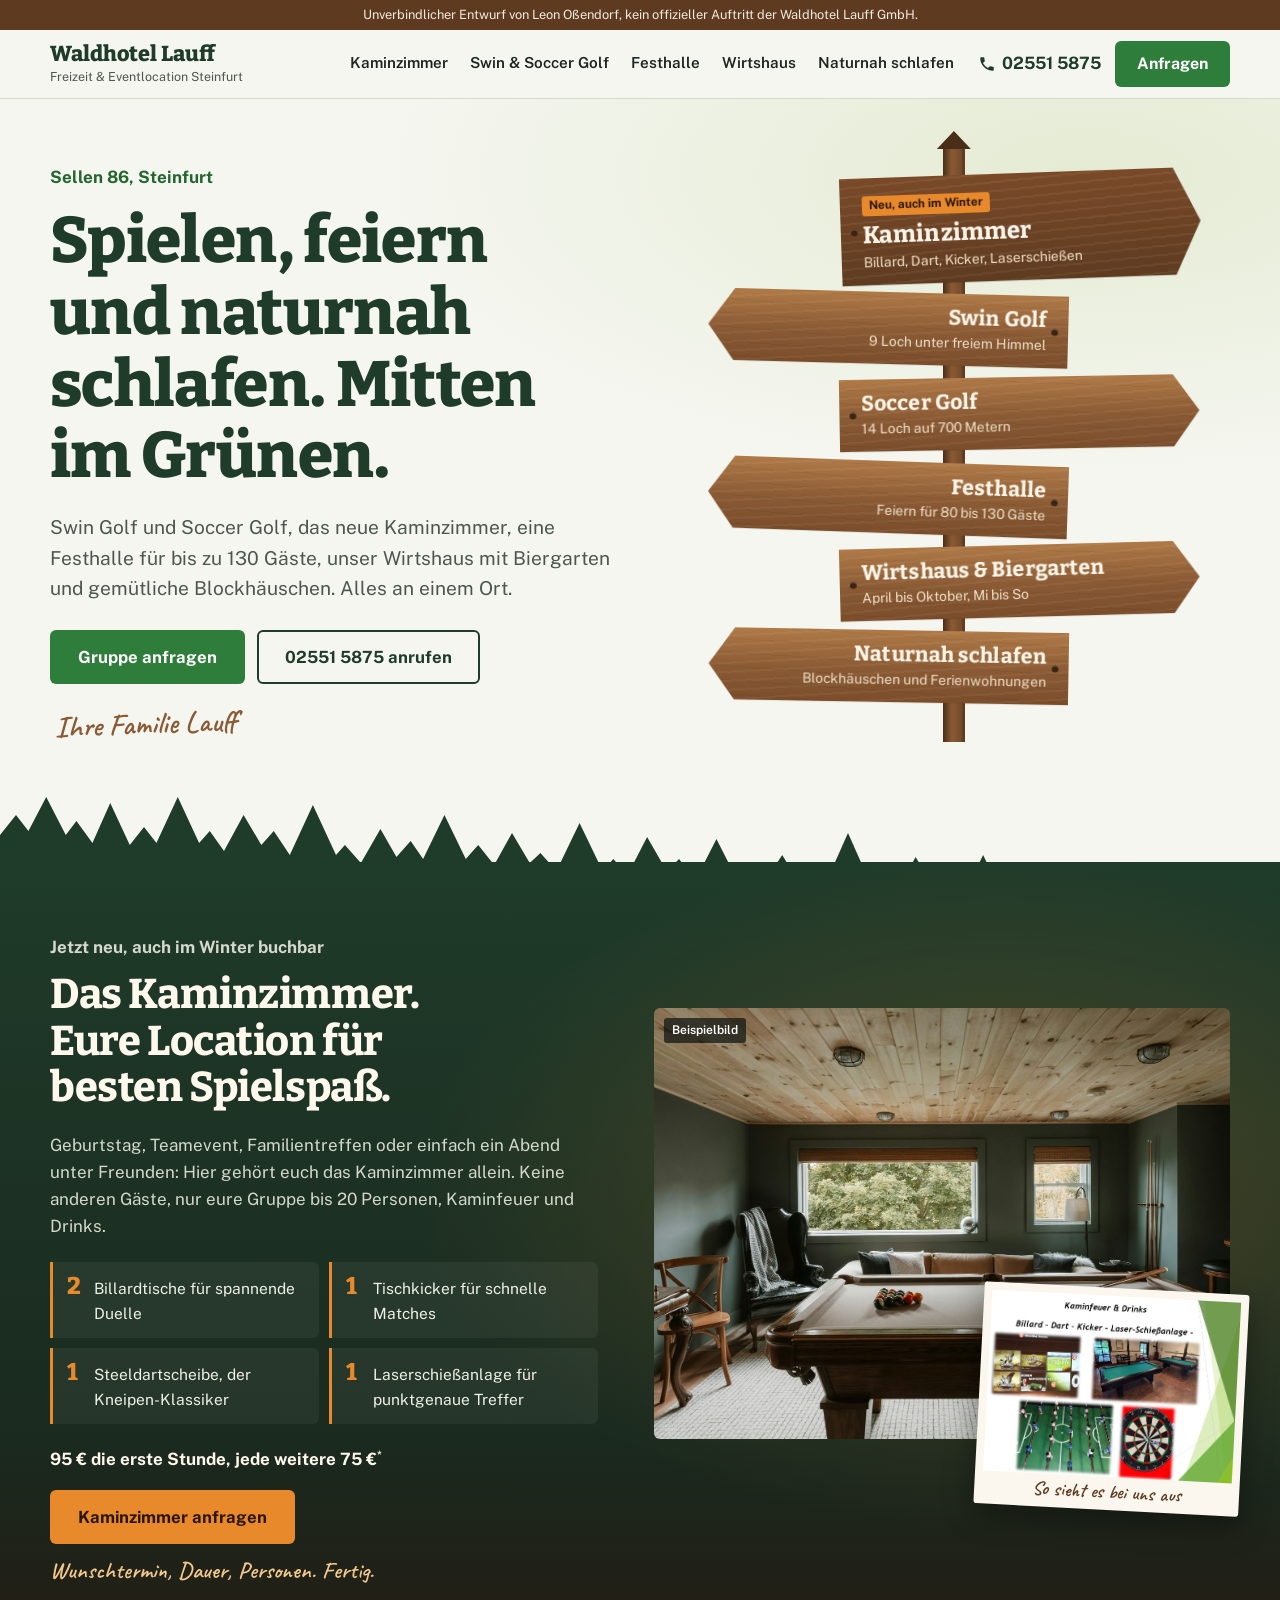
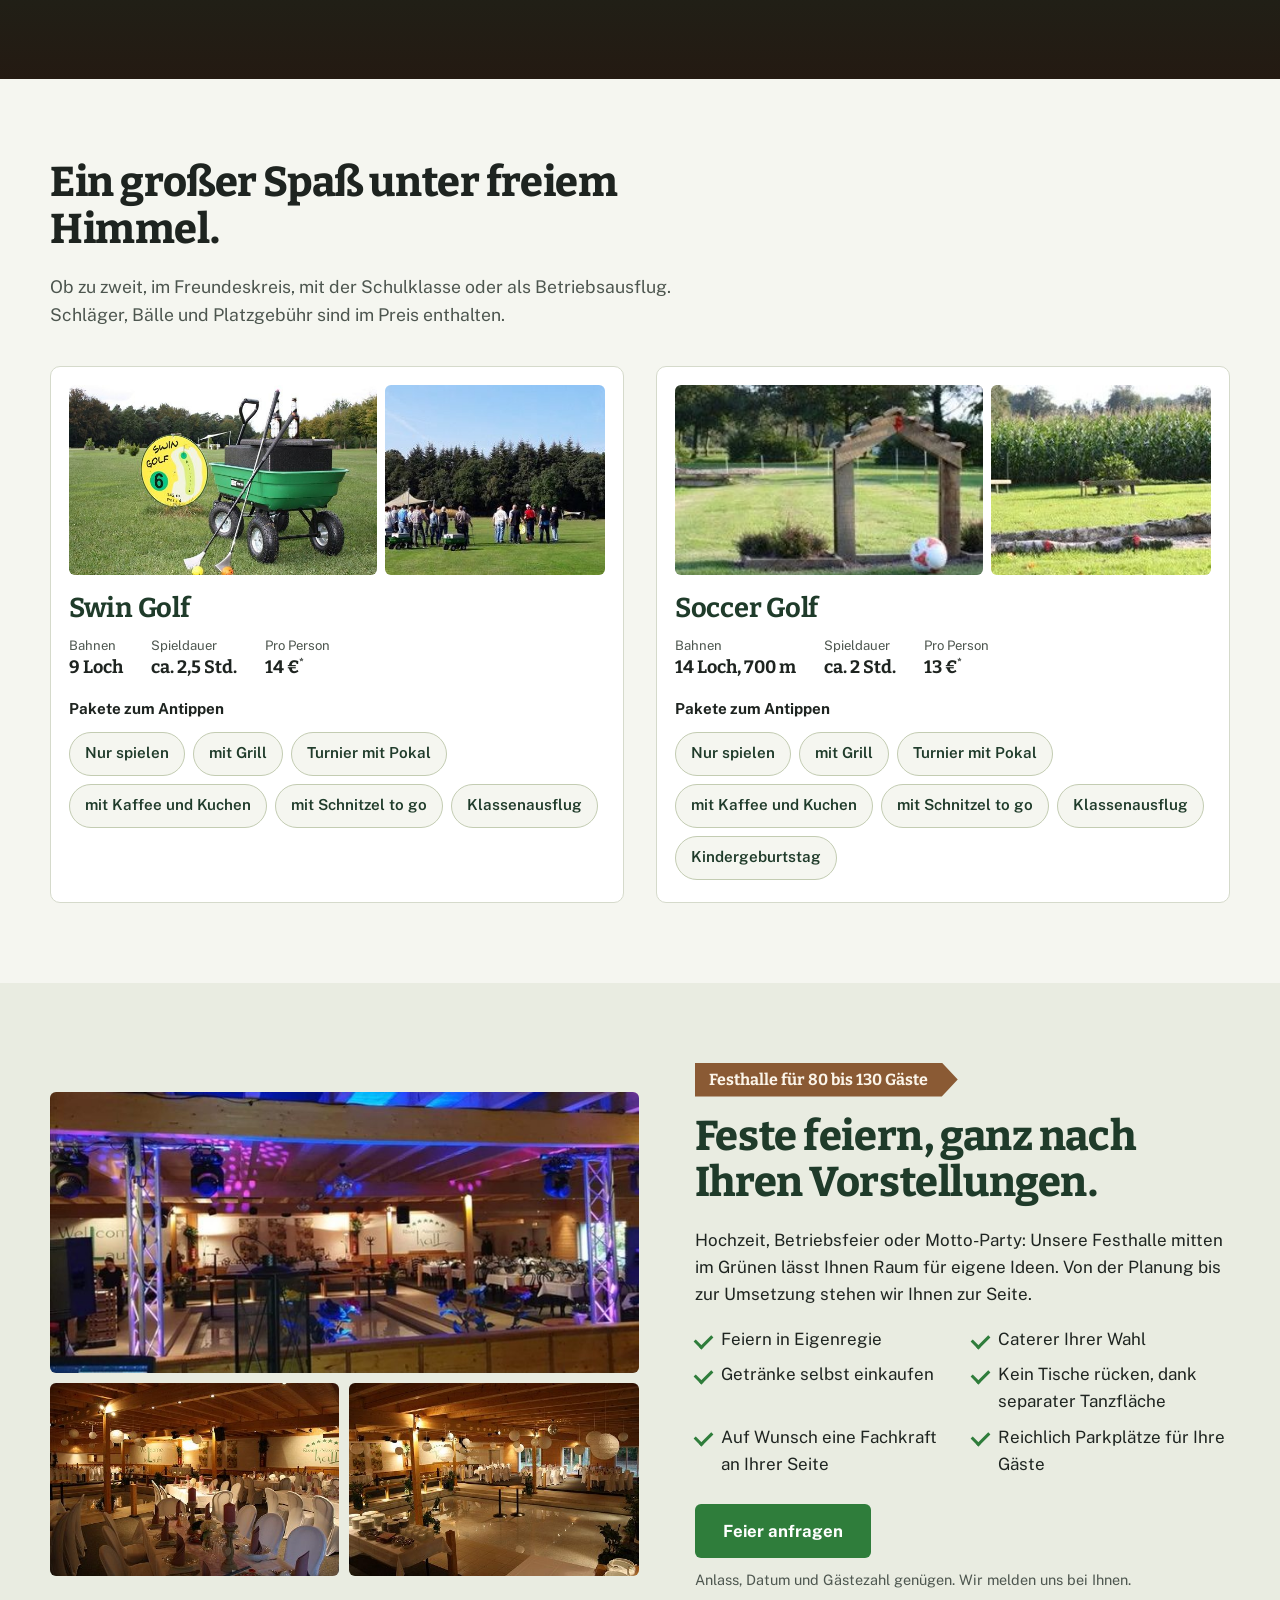
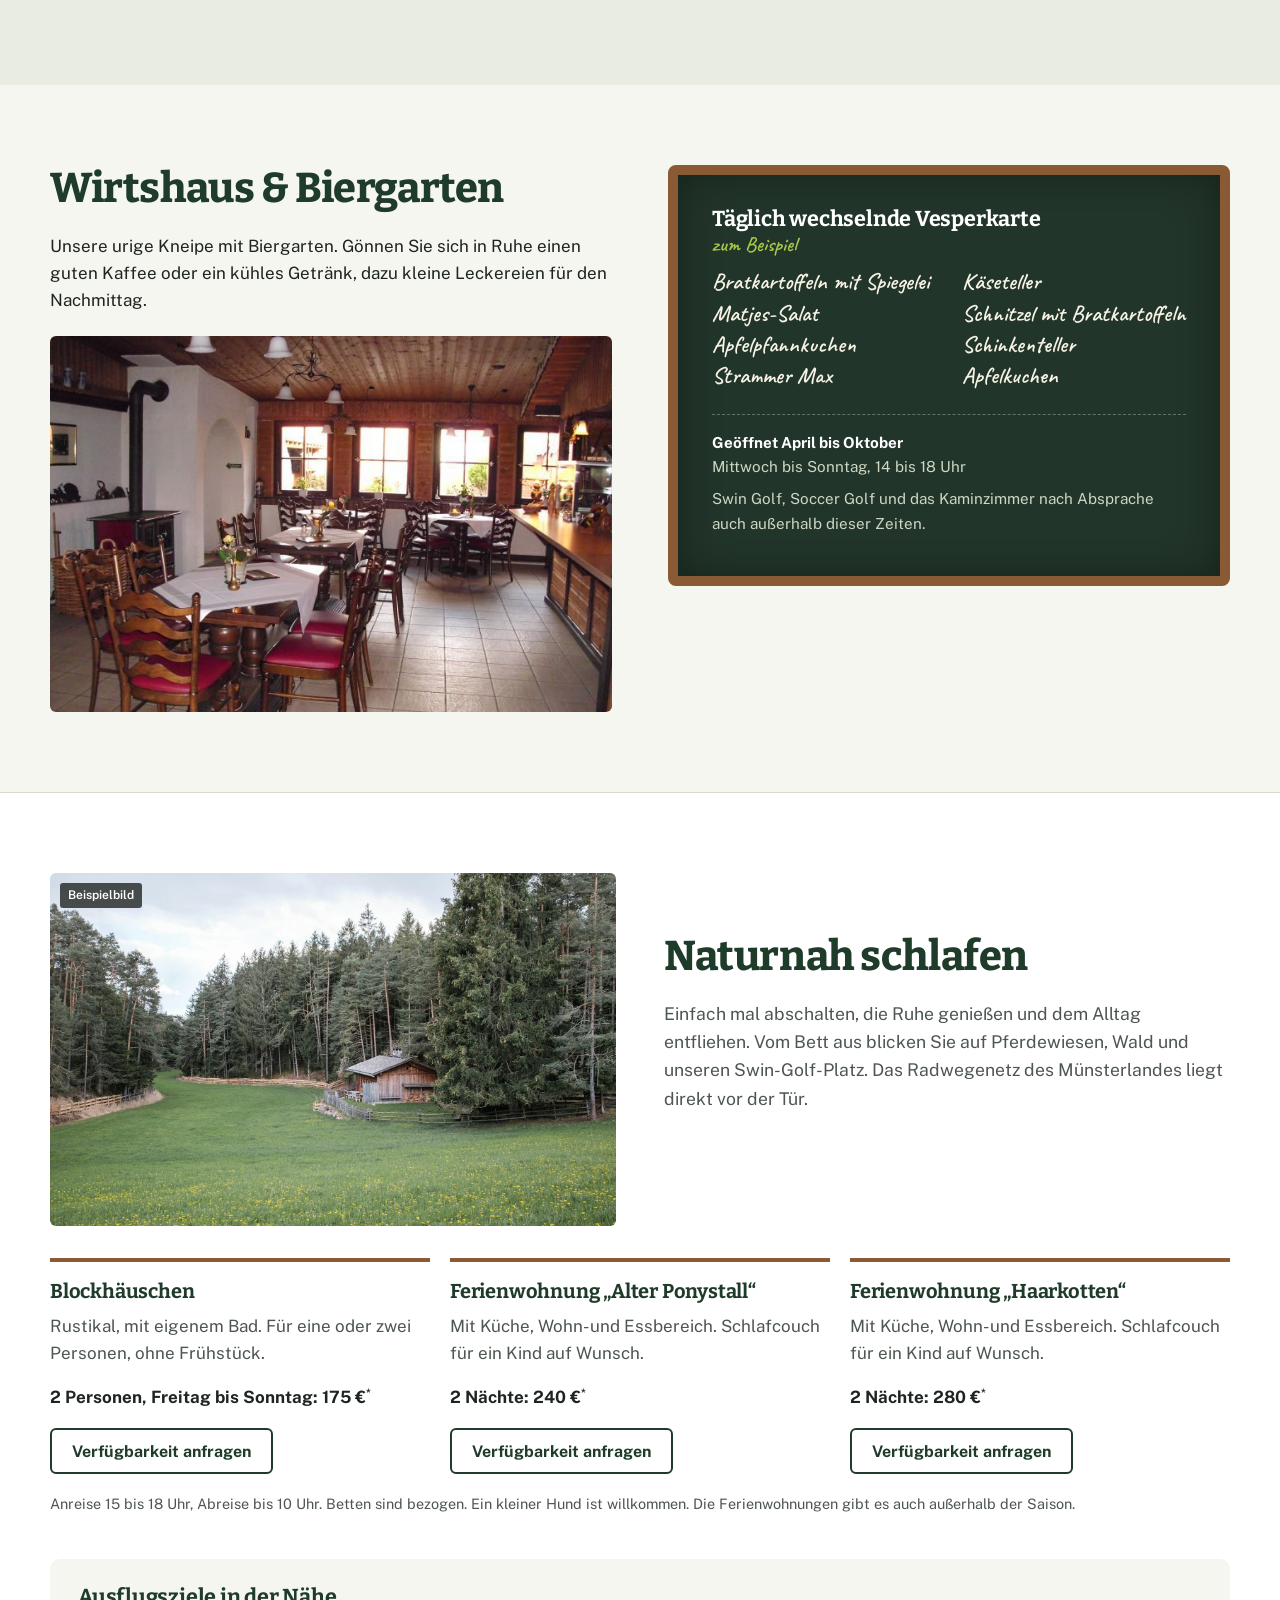
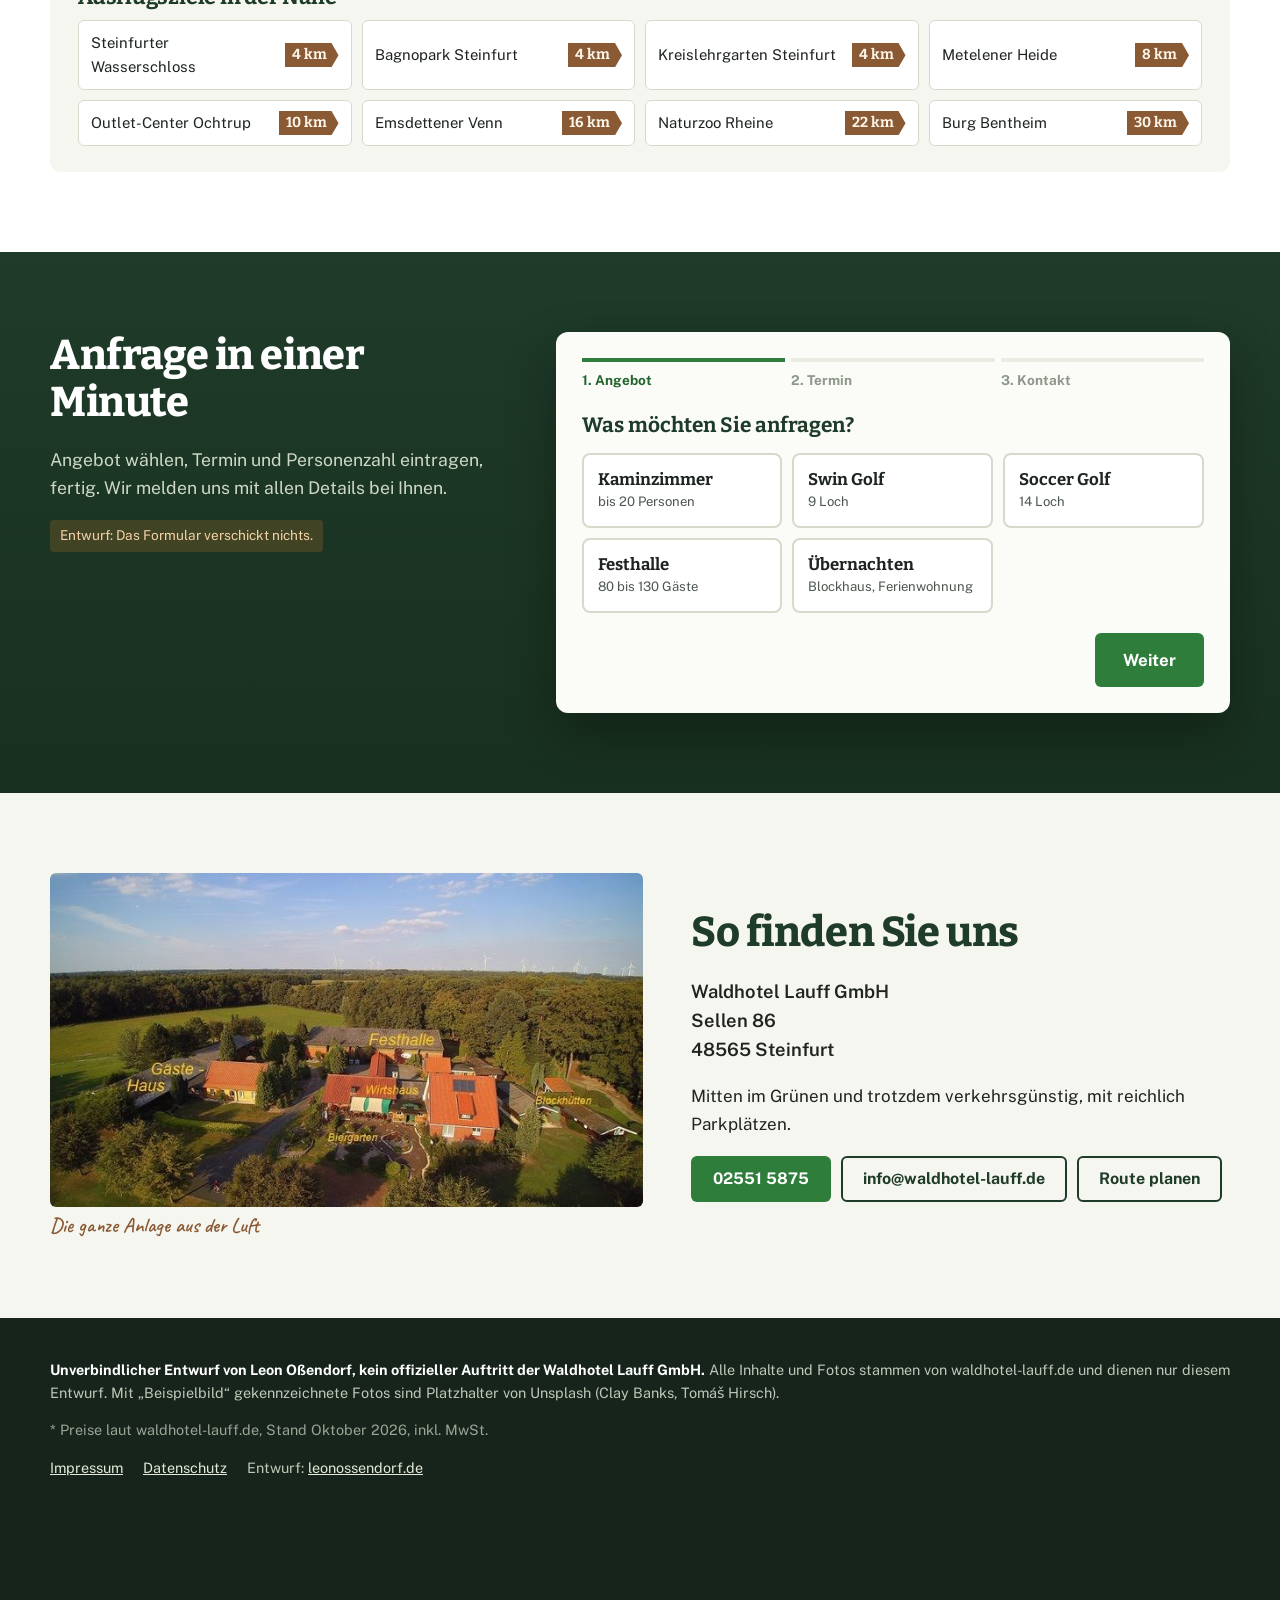
==== index.html @ 0198b542 "Entwurf Waldhotel Lauff: Wegweiser, Kaminzimmer, Golf, Festhalle, Wirtshaus, Unterkünfte, Anfrage in" ====
<!doctype html>
<html lang="de-DE">
<head>
<meta charset="utf-8">
<meta name="viewport" content="width=device-width, initial-scale=1">
<meta name="robots" content="noindex,nofollow">
<title>Waldhotel Lauff – Freizeit &amp; Eventlocation Steinfurt (Entwurf)</title>
<meta name="description" content="Unverbindlicher Entwurf: Kaminzimmer, Swin Golf, Soccer Golf, Festhalle, Wirtshaus und naturnah schlafen bei Familie Lauff in Steinfurt.">
<meta name="theme-color" content="#1F3B2A">
<link rel="preload" href="fonts/bitter-var.woff2" as="font" type="font/woff2" crossorigin>
<link rel="stylesheet" href="css/style.css">
<link rel="icon" href="data:image/svg+xml,%3Csvg xmlns='http://www.w3.org/2000/svg' viewBox='0 0 32 32'%3E%3Cpath d='M16 2 L27 18 H21 L28 28 H4 L11 18 H5 Z' fill='%232F7D3B'/%3E%3C/svg%3E">
</head>
<body>
<a class="skip" href="#inhalt">Zum Inhalt</a>

<div class="draftbar" role="note">Unverbindlicher Entwurf von Leon Oßendorf, kein offizieller Auftritt der Waldhotel Lauff GmbH.</div>

<header class="top">
  <div class="wrap top-in">
    <a class="brand" href="#start" aria-label="Waldhotel Lauff, zum Seitenanfang">
      <span class="brand-name">Waldhotel Lauff</span>
      <span class="brand-sub">Freizeit &amp; Eventlocation Steinfurt</span>
    </a>
    <nav class="nav" aria-label="Hauptnavigation">
      <a href="#kaminzimmer">Kaminzimmer</a>
      <a href="#golf">Swin &amp; Soccer Golf</a>
      <a href="#festhalle">Festhalle</a>
      <a href="#wirtshaus">Wirtshaus</a>
      <a href="#schlafen">Naturnah schlafen</a>
    </nav>
    <div class="top-act">
      <a class="tel" href="tel:+4925515875"><svg aria-hidden="true" viewBox="0 0 24 24"><path d="M6.6 10.8a15.1 15.1 0 0 0 6.6 6.6l2.2-2.2a1 1 0 0 1 1-.25 11.4 11.4 0 0 0 3.6.57 1 1 0 0 1 1 1V20a1 1 0 0 1-1 1A17 17 0 0 1 3 4a1 1 0 0 1 1-1h3.5a1 1 0 0 1 1 1c0 1.25.2 2.45.57 3.57a1 1 0 0 1-.25 1z"/></svg>02551 5875</a>
      <a class="btn btn-go" href="#anfrage">Anfragen</a>
    </div>
  </div>
</header>

<main id="inhalt">

<!-- HERO MIT WEGWEISER -->
<section class="hero" id="start">
  <div class="wrap hero-in">
    <div class="hero-text">
      <p class="place">Sellen 86, Steinfurt</p>
      <h1>Spielen, feiern und naturnah schlafen. Mitten im Grünen.</h1>
      <p class="lead">Swin Golf und Soccer Golf, das neue Kaminzimmer, eine Festhalle für bis zu 130 Gäste, unser Wirtshaus mit Biergarten und gemütliche Blockhäuschen. Alles an einem Ort.</p>
      <div class="hero-cta">
        <a class="btn btn-go btn-lg" href="#anfrage">Gruppe anfragen</a>
        <a class="btn btn-line btn-lg" href="tel:+4925515875">02551 5875 anrufen</a>
      </div>
      <p class="hand">Ihre Familie Lauff</p>
    </div>

    <nav class="post" aria-label="Unsere Angebote">
      <span class="pole" aria-hidden="true"></span>
      <a class="board r b1" href="#kaminzimmer"><span class="tag">Neu, auch im Winter</span><b>Kaminzimmer</b><small>Billard, Dart, Kicker, Laserschießen</small></a>
      <a class="board l b2" href="#golf"><b>Swin Golf</b><small>9 Loch unter freiem Himmel</small></a>
      <a class="board r b3" href="#golf"><b>Soccer Golf</b><small>14 Loch auf 700 Metern</small></a>
      <a class="board l b4" href="#festhalle"><b>Festhalle</b><small>Feiern für 80 bis 130 Gäste</small></a>
      <a class="board r b5" href="#wirtshaus"><b>Wirtshaus &amp; Biergarten</b><small>April bis Oktober, Mi bis So</small></a>
      <a class="board l b6" href="#schlafen"><b>Naturnah schlafen</b><small>Blockhäuschen und Ferienwohnungen</small></a>
    </nav>
  </div>
  <svg class="treeline" viewBox="0 0 1440 90" preserveAspectRatio="none" aria-hidden="true"><path d="M0 90V62l18-20 14 16 20-34 22 38 12-14 18 22 20-40 22 42 16-18 14 16 24-46 24 46 12-12 16 20 22-36 20 30 14-14 18 24 26-50 26 50 10-10 18 18 22-34 18 28 16-16 14 18 24-44 24 44 14-14 18 20 20-32 20 30 12-10 18 18 26-48 26 48 12-12 16 16 22-38 22 34 14-12 18 22 24-42 24 42 12-14 16 18 22-30 18 26 16-14 14 18 26-52 26 52 12-10 18 16 20-34 22 32 12-12 18 22 24-44 24 44 14-12 16 16 22-36 20 32 12-12 18 22 26-46 26 46 14-14 16 18 22-30 20 26 12-10 18 20 24-42 24 42 12-12 16 16 20-32 22 30 14-14 18 22 26-48 26 48 12-12 16 16 22-34 20 30 12-12 18 22 24-40 V90Z"/></svg>
</section>

<!-- KAMINZIMMER -->
<section class="kamin" id="kaminzimmer">
  <div class="wrap kamin-in">
    <div class="kamin-text">
      <p class="new">Jetzt neu, auch im Winter buchbar</p>
      <h2>Das Kaminzimmer. Eure Location für besten Spielspaß.</h2>
      <p>Geburtstag, Teamevent, Familientreffen oder einfach ein Abend unter Freunden: Hier gehört euch das Kaminzimmer allein. Keine anderen Gäste, nur eure Gruppe bis 20 Personen, Kaminfeuer und Drinks.</p>
      <ul class="kit">
        <li><b>2</b> Billardtische für spannende Duelle</li>
        <li><b>1</b> Tischkicker für schnelle Matches</li>
        <li><b>1</b> Steeldartscheibe, der Kneipen-Klassiker</li>
        <li><b>1</b> Laserschießanlage für punktgenaue Treffer</li>
      </ul>
      <p class="price">95 € die erste Stunde, jede weitere 75 €<sup>*</sup></p>
      <div class="kamin-cta">
        <a class="btn btn-ember btn-lg" href="#anfrage" data-angebot="kaminzimmer">Kaminzimmer anfragen</a>
        <span>Wunschtermin, Dauer, Personen. Fertig.</span>
      </div>
    </div>
    <div class="kamin-pics">
      <figure class="kp-main">
        <img src="img/beispiel-kaminzimmer.jpg" width="1600" height="1067" alt="Gemütlicher Spielraum mit Billardtisch und Holzdecke (Beispielbild)" loading="lazy">
        <figcaption class="demo-label">Beispielbild</figcaption>
      </figure>
      <figure class="kp-real">
        <img src="img/kaminzimmer-collage.jpg" width="521" height="378" alt="Billardtische, Kicker und Dartscheibe im Kaminzimmer des Waldhotels Lauff" loading="lazy">
        <figcaption>So sieht es bei uns aus</figcaption>
      </figure>
    </div>
  </div>
</section>

<!-- SWIN GOLF UND SOCCER GOLF -->
<section class="golf" id="golf">
  <div class="wrap">
    <div class="sec-head">
      <h2>Ein großer Spaß unter freiem Himmel.</h2>
      <p>Ob zu zweit, im Freundeskreis, mit der Schulklasse oder als Betriebsausflug. Schläger, Bälle und Platzgebühr sind im Preis enthalten.</p>
    </div>
    <div class="games">
      <article class="game">
        <div class="game-pics">
          <img src="img/swingolf.jpg" width="600" height="399" alt="Swin-Golf-Bahn mit Schlägern und Bollerwagen" loading="lazy">
          <img src="img/swingolf-gruppe.jpg" width="500" height="244" alt="Gruppe beim Swin Golf unter Bäumen" loading="lazy">
        </div>
        <h3>Swin Golf</h3>
        <dl class="facts">
          <div><dt>Bahnen</dt><dd>9 Loch</dd></div>
          <div><dt>Spieldauer</dt><dd>ca. 2,5 Std.</dd></div>
          <div><dt>Pro Person</dt><dd>14 €<sup>*</sup></dd></div>
        </dl>
        <p class="pk-title">Pakete zum Antippen</p>
        <div class="chips">
          <button type="button" data-angebot="swingolf" data-paket="Nur spielen">Nur spielen</button>
          <button type="button" data-angebot="swingolf" data-paket="Swin Golf mit Grill">mit Grill</button>
          <button type="button" data-angebot="swingolf" data-paket="Swin Golf Turnier">Turnier mit Pokal</button>
          <button type="button" data-angebot="swingolf" data-paket="Swin Golf mit Kaffee und Kuchen">mit Kaffee und Kuchen</button>
          <button type="button" data-angebot="swingolf" data-paket="Swin Golf mit Schnitzel to go">mit Schnitzel to go</button>
          <button type="button" data-angebot="swingolf" data-paket="Klassenausflug mit Swin Golf">Klassenausflug</button>
        </div>
      </article>
      <article class="game">
        <div class="game-pics">
          <img src="img/soccergolf-tor.jpg" width="250" height="167" alt="Holztor auf der Soccer-Golf-Bahn mit Fußball" loading="lazy">
          <img src="img/soccergolf-bahn.jpg" width="300" height="200" alt="Soccer-Golf-Bahn mit Baumstamm als Hindernis" loading="lazy">
        </div>
        <h3>Soccer Golf</h3>
        <dl class="facts">
          <div><dt>Bahnen</dt><dd>14 Loch, 700 m</dd></div>
          <div><dt>Spieldauer</dt><dd>ca. 2 Std.</dd></div>
          <div><dt>Pro Person</dt><dd>13 €<sup>*</sup></dd></div>
        </dl>
        <p class="pk-title">Pakete zum Antippen</p>
        <div class="chips">
          <button type="button" data-angebot="soccergolf" data-paket="Nur spielen">Nur spielen</button>
          <button type="button" data-angebot="soccergolf" data-paket="Soccer Golf mit Grill">mit Grill</button>
          <button type="button" data-angebot="soccergolf" data-paket="Soccer Golf Turnier">Turnier mit Pokal</button>
          <button type="button" data-angebot="soccergolf" data-paket="Soccer Golf mit Kaffee und Kuchen">mit Kaffee und Kuchen</button>
          <button type="button" data-angebot="soccergolf" data-paket="Soccer Golf mit Schnitzel to go">mit Schnitzel to go</button>
          <button type="button" data-angebot="soccergolf" data-paket="Klassenausflug mit Soccer Golf">Klassenausflug</button>
          <button type="button" data-angebot="soccergolf" data-paket="Soccer Golf Kindergeburtstagsturnier">Kindergeburtstag</button>
        </div>
      </article>
    </div>
  </div>
</section>

<!-- FESTHALLE -->
<section class="fest" id="festhalle">
  <div class="wrap fest-in">
    <div class="fest-pics">
      <img class="f1" src="img/festhalle-tafel.jpg" width="500" height="333" alt="Festlich eingedeckte Tafeln in der Festhalle" loading="lazy">
      <img class="f2" src="img/festhalle-licht.jpg" width="677" height="322" alt="Festhalle mit Partybeleuchtung" loading="lazy">
      <img class="f3" src="img/festhalle-tanz.jpg" width="500" height="333" alt="Festhalle mit separater Tanzfläche" loading="lazy">
    </div>
    <div class="fest-text">
      <p class="sign-sm">Festhalle für 80 bis 130 Gäste</p>
      <h2>Feste feiern, ganz nach Ihren Vorstellungen.</h2>
      <p>Hochzeit, Betriebsfeier oder Motto-Party: Unsere Festhalle mitten im Grünen lässt Ihnen Raum für eigene Ideen. Von der Planung bis zur Umsetzung stehen wir Ihnen zur Seite.</p>
      <ul class="ticks">
        <li>Feiern in Eigenregie</li>
        <li>Caterer Ihrer Wahl</li>
        <li>Getränke selbst einkaufen</li>
        <li>Kein Tische rücken, dank separater Tanzfläche</li>
        <li>Auf Wunsch eine Fachkraft an Ihrer Seite</li>
        <li>Reichlich Parkplätze für Ihre Gäste</li>
      </ul>
      <a class="btn btn-go btn-lg" href="#anfrage" data-angebot="festhalle">Feier anfragen</a>
      <p class="small">Anlass, Datum und Gästezahl genügen. Wir melden uns bei Ihnen.</p>
    </div>
  </div>
</section>

<!-- WIRTSHAUS -->
<section class="wirt" id="wirtshaus">
  <div class="wrap wirt-in">
    <div>
      <h2>Wirtshaus &amp; Biergarten</h2>
      <p>Unsere urige Kneipe mit Biergarten. Gönnen Sie sich in Ruhe einen guten Kaffee oder ein kühles Getränk, dazu kleine Leckereien für den Nachmittag.</p>
      <img class="wirt-pic" src="img/wirtshaus.jpg" width="677" height="452" alt="Gaststube des Wirtshauses mit Holzdecke und Kaminofen" loading="lazy">
    </div>
    <div class="board-menu">
      <h3>Täglich wechselnde Vesperkarte</h3>
      <p class="menu-note">zum Beispiel</p>
      <ul class="menu">
        <li>Bratkartoffeln mit Spiegelei</li>
        <li>Matjes-Salat</li>
        <li>Apfelpfannkuchen</li>
        <li>Strammer Max</li>
        <li>Käseteller</li>
        <li>Schnitzel mit Bratkartoffeln</li>
        <li>Schinkenteller</li>
        <li>Apfelkuchen</li>
      </ul>
      <div class="hours">
        <p><b>Geöffnet April bis Oktober</b><br>Mittwoch bis Sonntag, 14 bis 18 Uhr</p>
        <p>Swin Golf, Soccer Golf und das Kaminzimmer nach Absprache auch außerhalb dieser Zeiten.</p>
      </div>
    </div>
  </div>
</section>

<!-- NATURNAH SCHLAFEN -->
<section class="schlafen" id="schlafen">
  <div class="wrap">
    <div class="schlafen-top">
      <figure class="sl-pic">
        <img src="img/beispiel-huette.jpg" width="1600" height="1067" alt="Kleine Holzhütte auf einer Wiese am Waldrand (Beispielbild)" loading="lazy">
        <figcaption class="demo-label">Beispielbild</figcaption>
      </figure>
      <div class="sec-head">
        <h2>Naturnah schlafen</h2>
        <p>Einfach mal abschalten, die Ruhe genießen und dem Alltag entfliehen. Vom Bett aus blicken Sie auf Pferdewiesen, Wald und unseren Swin-Golf-Platz. Das Radwegenetz des Münsterlandes liegt direkt vor der Tür.</p>
      </div>
    </div>
    <div class="stays">
      <article class="stay">
        <h3>Blockhäuschen</h3>
        <p>Rustikal, mit eigenem Bad. Für eine oder zwei Personen, ohne Frühstück.</p>
        <p class="stay-price">2 Personen, Freitag bis Sonntag: 175 €<sup>*</sup></p>
        <button type="button" class="btn btn-line" data-angebot="uebernachten" data-paket="Blockhäuschen">Verfügbarkeit anfragen</button>
      </article>
      <article class="stay">
        <h3>Ferienwohnung „Alter Ponystall“</h3>
        <p>Mit Küche, Wohn- und Essbereich. Schlafcouch für ein Kind auf Wunsch.</p>
        <p class="stay-price">2 Nächte: 240 €<sup>*</sup></p>
        <button type="button" class="btn btn-line" data-angebot="uebernachten" data-paket="Ferienwohnung „Alter Ponystall“">Verfügbarkeit anfragen</button>
      </article>
      <article class="stay">
        <h3>Ferienwohnung „Haarkotten“</h3>
        <p>Mit Küche, Wohn- und Essbereich. Schlafcouch für ein Kind auf Wunsch.</p>
        <p class="stay-price">2 Nächte: 280 €<sup>*</sup></p>
        <button type="button" class="btn btn-line" data-angebot="uebernachten" data-paket="Ferienwohnung „Haarkotten“">Verfügbarkeit anfragen</button>
      </article>
    </div>
    <p class="small stay-note">Anreise 15 bis 18 Uhr, Abreise bis 10 Uhr. Betten sind bezogen. Ein kleiner Hund ist willkommen. Die Ferienwohnungen gibt es auch außerhalb der Saison.</p>

    <div class="trips">
      <h3>Ausflugsziele in der Nähe</h3>
      <ul class="km">
        <li><span>Steinfurter Wasserschloss</span><b>4 km</b></li>
        <li><span>Bagnopark Steinfurt</span><b>4 km</b></li>
        <li><span>Kreislehrgarten Steinfurt</span><b>4 km</b></li>
        <li><span>Metelener Heide</span><b>8 km</b></li>
        <li><span>Outlet-Center Ochtrup</span><b>10 km</b></li>
        <li><span>Emsdettener Venn</span><b>16 km</b></li>
        <li><span>Naturzoo Rheine</span><b>22 km</b></li>
        <li><span>Burg Bentheim</span><b>30 km</b></li>
      </ul>
    </div>
  </div>
</section>

<!-- ANFRAGE -->
<section class="anfrage" id="anfrage">
  <div class="wrap anfrage-in">
    <div class="anfrage-head">
      <h2>Anfrage in einer Minute</h2>
      <p>Angebot wählen, Termin und Personenzahl eintragen, fertig. Wir melden uns mit allen Details bei Ihnen.</p>
      <p class="demo-note">Entwurf: Das Formular verschickt nichts.</p>
    </div>

    <form class="wiz" id="wiz" novalidate>
      <ol class="steps" aria-label="Fortschritt">
        <li class="on">Angebot</li><li>Termin</li><li>Kontakt</li>
      </ol>

      <fieldset class="step" data-step="1">
        <legend>Was möchten Sie anfragen?</legend>
        <div class="pick">
          <label><input type="radio" name="angebot" value="kaminzimmer"><span><b>Kaminzimmer</b><small>bis 20 Personen</small></span></label>
          <label><input type="radio" name="angebot" value="swingolf"><span><b>Swin Golf</b><small>9 Loch</small></span></label>
          <label><input type="radio" name="angebot" value="soccergolf"><span><b>Soccer Golf</b><small>14 Loch</small></span></label>
          <label><input type="radio" name="angebot" value="festhalle"><span><b>Festhalle</b><small>80 bis 130 Gäste</small></span></label>
          <label><input type="radio" name="angebot" value="uebernachten"><span><b>Übernachten</b><small>Blockhaus, Ferienwohnung</small></span></label>
        </div>
        <p class="err" id="err1" hidden>Bitte wählen Sie ein Angebot.</p>
      </fieldset>

      <fieldset class="step" data-step="2" hidden>
        <legend id="l2">Termin und Gruppe</legend>
        <div id="detail"></div>
        <p class="err" id="err2" hidden>Bitte geben Sie einen Termin an.</p>
      </fieldset>

      <fieldset class="step" data-step="3" hidden>
        <legend>Wer ist Ihr Ansprechpartner?</legend>
        <label class="f"><span>Name</span><input name="name" autocomplete="name" required></label>
        <label class="f"><span>Telefon</span><input name="telefon" type="tel" autocomplete="tel" inputmode="tel" required></label>
        <label class="f"><span>E-Mail <i>(optional)</i></span><input name="email" type="email" autocomplete="email"></label>
        <label class="f"><span>Noch etwas? <i>(optional)</i></span><textarea name="nachricht" rows="3"></textarea></label>
        <p class="err" id="err3" hidden>Bitte Name und Telefonnummer angeben, damit wir Sie erreichen.</p>
      </fieldset>

      <div class="step done" data-step="4" hidden>
        <p class="done-h">So käme Ihre Anfrage bei Familie Lauff an:</p>
        <pre class="mailprev" id="prev"></pre>
        <p class="demo-note">Entwurf: Diese Anfrage wurde nicht verschickt.</p>
        <button type="button" class="btn btn-line" id="again">Neue Anfrage</button>
      </div>

      <div class="wiz-nav">
        <button type="button" class="btn btn-line" id="back" hidden>Zurück</button>
        <button type="button" class="btn btn-go btn-lg" id="next">Weiter</button>
      </div>
    </form>
  </div>
</section>

<!-- ANFAHRT -->
<section class="lage" id="kontakt">
  <div class="wrap lage-in">
    <figure class="lage-pic">
      <img src="img/luftbild.jpg" width="676" height="380" alt="Luftbild der Anlage mit Gästehaus, Festhalle und Spielplätzen" loading="lazy">
      <figcaption>Die ganze Anlage aus der Luft</figcaption>
    </figure>
    <div class="lage-text">
      <h2>So finden Sie uns</h2>
      <p class="addr">Waldhotel Lauff GmbH<br>Sellen 86<br>48565 Steinfurt</p>
      <p>Mitten im Grünen und trotzdem verkehrsgünstig, mit reichlich Parkplätzen.</p>
      <div class="lage-cta">
        <a class="btn btn-go" href="tel:+4925515875">02551 5875</a>
        <a class="btn btn-line" href="mailto:info@waldhotel-lauff.de">info@waldhotel-lauff.de</a>
        <a class="btn btn-line" href="https://www.openstreetmap.org/search?query=Sellen%2086%2C%2048565%20Steinfurt" rel="noopener" target="_blank">Route planen</a>
      </div>
    </div>
  </div>
</section>

</main>

<footer class="foot">
  <div class="wrap">
    <p class="foot-draft"><b>Unverbindlicher Entwurf von Leon Oßendorf, kein offizieller Auftritt der Waldhotel Lauff GmbH.</b> Alle Inhalte und Fotos stammen von waldhotel-lauff.de und dienen nur diesem Entwurf. Mit „Beispielbild“ gekennzeichnete Fotos sind Platzhalter von Unsplash (Clay Banks, Tomáš Hirsch).</p>
    <p class="small">* Preise laut waldhotel-lauff.de, Stand Oktober 2026, inkl. MwSt.</p>
    <p class="foot-links"><a href="impressum.html">Impressum</a> <a href="datenschutz.html">Datenschutz</a> <span>Entwurf: <a href="https://leonossendorf.de">leonossendorf.de</a></span></p>
  </div>
</footer>

<div class="dock" aria-label="Schnellzugriff">
  <a href="tel:+4925515875" class="dock-tel">Anrufen</a>
  <a href="#anfrage" class="dock-go">Anfragen</a>
</div>

<script src="js/app.js" defer></script>
</body>
</html>
---- css/style.css ----
@font-face { font-family: "Bitter"; src: url("../fonts/bitter-var.woff2") format("woff2"); font-weight: 100 900; font-display: swap; }
@font-face { font-family: "Public Sans"; src: url("../fonts/publicsans-var.woff2") format("woff2"); font-weight: 100 900; font-display: swap; }
@font-face { font-family: "Caveat"; src: url("../fonts/caveat-var.woff2") format("woff2"); font-weight: 400 700; font-display: swap; }

:root {
  --tanne: #1F3B2A;      /* Waldgrün, dunkle Flächen */
  --tanne-2: #2A4D37;
  --lauff: #2F7D3B;      /* Grün aus dem Lauff-Logo, Aktionen */
  --lauff-d: #24652F;
  --wiese: #A8C94A;      /* Wiese, kleine Akzente */
  --holz: #8A5A34;       /* Wegweiser */
  --holz-h: #B07A47;
  --holz-d: #5E3B20;
  --birke: #F5F6F0;      /* Seitengrund */
  --birke-2: #E9ECE1;
  --ink: #1E2420;
  --ink-2: #4D564F;
  --glut: #E8892B;       /* nur Kaminzimmer */
  --rand: #D5DACB;
  --r: 6px;
  --wrap: 1180px;
}

* { box-sizing: border-box; }
[hidden] { display: none !important; }
html { scroll-behavior: smooth; scroll-padding-top: 84px; -webkit-text-size-adjust: 100%; }
@media (prefers-reduced-motion: reduce) { html { scroll-behavior: auto; } *, *::before, *::after { animation: none !important; transition: none !important; } }
body { margin: 0; background: var(--birke); color: var(--ink); font: 400 1.0625rem/1.6 "Public Sans", system-ui, sans-serif; overflow-x: hidden; }
img { max-width: 100%; height: auto; display: block; }
a { color: var(--lauff-d); }
h1, h2, h3 { font-family: "Bitter", Georgia, serif; line-height: 1.12; margin: 0 0 .5em; letter-spacing: -.01em; }
h2 { font-size: clamp(1.75rem, 1.2rem + 2.2vw, 2.6rem); font-weight: 750; }
h3 { font-size: 1.35rem; font-weight: 700; }
p { margin: 0 0 1em; }
sup { font-size: .6em; }
.wrap { width: min(var(--wrap), 100% - 32px); margin-inline: auto; }
.small { font-size: .9rem; color: var(--ink-2); }
:focus-visible { outline: 3px solid var(--glut); outline-offset: 3px; border-radius: 3px; }
.skip { position: absolute; left: -999px; top: 8px; background: #fff; padding: 8px 12px; z-index: 99; }
.skip:focus { left: 8px; }

/* Entwurfshinweis */
.draftbar { background: var(--holz-d); color: #F3E9DC; font-size: .8rem; text-align: center; padding: 6px 16px; line-height: 1.4; }

/* Kopf */
.top { position: sticky; top: 0; z-index: 30; background: rgba(245,246,240,.94); backdrop-filter: blur(8px); border-bottom: 1px solid var(--rand); }
.top-in { display: flex; align-items: center; gap: 24px; min-height: 68px; }
.brand { text-decoration: none; color: var(--tanne); display: flex; flex-direction: column; line-height: 1.1; }
.brand-name { font: 800 1.35rem/1 "Bitter", serif; }
.brand-sub { font-size: .78rem; color: var(--ink-2); margin-top: 4px; }
.nav { display: flex; gap: 22px; margin-left: auto; }
.nav a { color: var(--ink); text-decoration: none; font-weight: 600; font-size: .95rem; padding: 6px 0; border-bottom: 2px solid transparent; }
.nav a:hover { border-color: var(--wiese); }
.top-act { display: flex; align-items: center; gap: 14px; }
.tel { display: inline-flex; align-items: center; gap: 6px; color: var(--tanne); font-weight: 700; text-decoration: none; white-space: nowrap; }
.tel svg { width: 18px; height: 18px; fill: currentColor; }

/* Schaltflächen */
.btn { display: inline-flex; align-items: center; justify-content: center; gap: 8px; min-height: 46px; padding: 10px 20px; border-radius: var(--r); font: 700 1rem/1.2 "Public Sans", sans-serif; text-decoration: none; cursor: pointer; border: 2px solid transparent; transition: background .15s, transform .15s; }
.btn-lg { min-height: 54px; padding: 12px 26px; font-size: 1.05rem; }
.btn-go { background: var(--lauff); color: #fff; }
.btn-go:hover { background: var(--lauff-d); }
.btn-line { background: transparent; color: var(--tanne); border-color: currentColor; }
.btn-line:hover { background: rgba(47,125,59,.08); }
.btn-ember { background: var(--glut); color: #2A1606; }
.btn-ember:hover { background: #F39A40; }
.btn:active { transform: translateY(1px); }

/* Hero */
.hero { position: relative; overflow: hidden; padding: 56px 0 120px; background:
  radial-gradient(1200px 500px at 85% 10%, #E4EBD3 0%, transparent 60%), var(--birke); }
.hero-in { display: grid; grid-template-columns: 1.05fr 1fr; gap: 48px; align-items: center; }
.place { font-weight: 700; color: var(--lauff-d); margin-bottom: 14px; }
.hero h1 { font-size: clamp(2.3rem, 1.4rem + 3.6vw, 4rem); font-weight: 800; color: var(--tanne); margin-bottom: 20px; max-width: 13ch; }
.lead { font-size: 1.2rem; color: var(--ink-2); max-width: 34em; }
.hero-cta { display: flex; flex-wrap: wrap; gap: 12px; margin: 26px 0 18px; }
.hand { font: 600 1.9rem/1 "Caveat", cursive; color: var(--holz); transform: rotate(-2deg); margin: 8px 0 0 4px; }

/* Wegweiser */
.post { position: relative; display: flex; flex-direction: column; align-items: center; gap: 12px; padding: 18px 0 40px; }
.pole { position: absolute; top: -10px; bottom: 0; left: 50%; width: 22px; transform: translateX(-50%); border-radius: 4px 4px 0 0;
  background: linear-gradient(90deg, #4A2E18, var(--holz) 40%, #6E4527); box-shadow: inset -3px 0 0 rgba(0,0,0,.15); }
.pole::before { content: ""; position: absolute; top: -14px; left: -6px; right: -6px; height: 18px; background: #4A2E18; clip-path: polygon(50% 0, 100% 100%, 0 100%); }
.board { --rot: 0deg; position: relative; z-index: 1; width: min(360px, 92%); padding: 12px 40px 12px 22px; color: #FBF4E8; text-decoration: none;
  background:
    repeating-linear-gradient(176deg, rgba(255,255,255,.05) 0 2px, transparent 2px 9px),
    repeating-linear-gradient(183deg, rgba(0,0,0,.06) 0 1px, transparent 1px 14px),
    linear-gradient(180deg, var(--holz-h), var(--holz) 55%, #7A4D2B);
  clip-path: polygon(0 0, calc(100% - 26px) 0, 100% 50%, calc(100% - 26px) 100%, 0 100%);
  filter: drop-shadow(0 3px 0 rgba(60,35,15,.35));
  transform: translateX(18%) rotate(var(--rot)); transition: transform .2s ease; }
.board.l { padding: 12px 22px 12px 40px; clip-path: polygon(26px 0, 100% 0, 100% 100%, 26px 100%, 0 50%); transform: translateX(-18%) rotate(var(--rot)); text-align: right; }
.board b { display: block; font: 750 1.32rem/1.15 "Bitter", serif; letter-spacing: .005em; }
.board small { display: block; font-size: .86rem; color: #F1E0C8; margin-top: 2px; }
.board:hover, .board:focus-visible { transform: translateX(22%) rotate(var(--rot)); }
.board.l:hover, .board.l:focus-visible { transform: translateX(-22%) rotate(var(--rot)); }
.board::after { content: ""; position: absolute; top: 50%; width: 7px; height: 7px; border-radius: 50%; background: #3B2412; box-shadow: inset 0 1px 0 rgba(255,255,255,.25); transform: translateY(-50%); }
.board.r::after { left: 10px; }
.board.l::after { right: 10px; }
.b1 { --rot: -2deg; background: repeating-linear-gradient(176deg, rgba(255,255,255,.06) 0 2px, transparent 2px 9px), linear-gradient(180deg, #7A4A28, #5E3B20); }
.b1 b { font-size: 1.5rem; }
.b2 { --rot: 1.5deg; }
.b3 { --rot: -1deg; }
.b4 { --rot: 2deg; }
.b5 { --rot: -1.5deg; }
.b6 { --rot: 1deg; }
.tag { display: inline-block; font: 700 .74rem/1 "Public Sans", sans-serif; background: var(--glut); color: #2A1606; padding: 4px 7px; border-radius: 3px; margin-bottom: 6px; }

@keyframes swing { 0% { opacity: 0; transform: translateX(var(--tx)) rotate(calc(var(--rot) - 9deg)); } 60% { opacity: 1; transform: translateX(var(--tx)) rotate(calc(var(--rot) + 2deg)); } 100% { transform: translateX(var(--tx)) rotate(var(--rot)); } }
.board.r { --tx: 18%; } .board.l { --tx: -18%; }
.js .board { animation: swing .7s cubic-bezier(.3,.7,.3,1) both; transform-origin: 50% 0; }
.js .b2 { animation-delay: .08s; } .js .b3 { animation-delay: .16s; } .js .b4 { animation-delay: .24s; } .js .b5 { animation-delay: .32s; } .js .b6 { animation-delay: .4s; }
.js .board:hover, .js .board:focus-visible { animation: none; }

.treeline { position: absolute; left: 0; bottom: -1px; width: max(100%, 1200px); height: 90px; fill: var(--tanne); }

/* Kaminzimmer */
.kamin { background: radial-gradient(900px 520px at 78% 40%, rgba(232,137,43,.22), transparent 65%), linear-gradient(180deg, var(--tanne), #1A2A1F 70%, #241A12); color: #EEF0E6; padding: 72px 0 96px; }
.kamin-in { display: grid; grid-template-columns: 1fr 1.05fr; gap: 56px; align-items: center; }
.new { color: var(--glut); font-weight: 700; margin-bottom: 10px; }
.kamin h2 { color: #FFF8EC; max-width: 16ch; }
.kamin p { color: #D4D9CC; }
.kit { list-style: none; padding: 0; margin: 22px 0; display: grid; grid-template-columns: 1fr 1fr; gap: 10px; }
.kit li { display: flex; gap: 12px; align-items: baseline; padding: 12px 14px; background: rgba(255,255,255,.05); border-left: 3px solid var(--glut); border-radius: 0 var(--r) var(--r) 0; font-size: .97rem; }
.kit b { font: 800 1.5rem/1 "Bitter", serif; color: var(--glut); min-width: 1ch; }
.price { font-weight: 700; color: #FFF8EC !important; }
.kamin-cta { display: flex; flex-wrap: wrap; align-items: center; gap: 14px 18px; margin-top: 8px; }
.kamin-cta span { font: 600 1.45rem/1.1 "Caveat", cursive; color: #F3C88E; }
.kamin-pics { position: relative; padding-bottom: 70px; }
.kp-main { margin: 0; position: relative; }
.kp-main img { border-radius: var(--r); aspect-ratio: 4/3; object-fit: cover; width: 100%; }
.kp-real { position: absolute; right: -14px; bottom: 0; width: 46%; margin: 0; background: #FBF7EF; padding: 8px 8px 6px; border-radius: 3px; transform: rotate(3deg); box-shadow: 0 10px 30px rgba(0,0,0,.4); }
.kp-real figcaption { font: 600 1.2rem/1.2 "Caveat", cursive; color: var(--holz-d); text-align: center; padding-top: 4px; }
.demo-label { position: absolute; left: 10px; top: 10px; background: rgba(20,24,20,.75); color: #fff; font-size: .75rem; font-weight: 600; padding: 3px 8px; border-radius: 3px; }

/* Abschnittsköpfe */
.sec-head { max-width: 640px; margin-bottom: 36px; }
.sec-head p { color: var(--ink-2); font-size: 1.1rem; }

/* Golf */
.golf { padding: 80px 0; }
.games { display: grid; grid-template-columns: 1fr 1fr; gap: 32px; }
.game { background: #fff; border: 1px solid var(--rand); border-radius: 10px; padding: 18px 18px 22px; }
.game-pics { display: grid; grid-template-columns: 1.4fr 1fr; gap: 8px; margin-bottom: 18px; }
.game-pics img { width: 100%; height: 190px; object-fit: cover; border-radius: var(--r); }
.game h3 { font-size: 1.7rem; color: var(--tanne); margin-bottom: 12px; }
.facts { display: grid; grid-template-columns: repeat(3, auto); justify-content: start; gap: 4px 28px; margin: 0 0 18px; }
.facts div { display: flex; flex-direction: column; }
.facts dt { font-size: .82rem; color: var(--ink-2); }
.facts dd { margin: 0; font: 700 1.12rem/1.3 "Bitter", serif; }
.pk-title { font-weight: 700; margin-bottom: 10px; font-size: .95rem; }
.chips { display: flex; flex-wrap: wrap; gap: 8px; }
.chips button { font: 600 .95rem/1.2 "Public Sans", sans-serif; color: var(--tanne); background: var(--birke); border: 1.5px solid #C3CCB2; border-radius: 999px; padding: 10px 15px; min-height: 44px; cursor: pointer; }
.chips button:hover { background: #E6EFD3; border-color: var(--lauff); }

/* Festhalle */
.fest { background: var(--birke-2); padding: 80px 0; }
.fest-in { display: grid; grid-template-columns: 1.1fr 1fr; gap: 56px; align-items: center; }
.fest-pics { display: grid; grid-template-columns: 1fr 1fr; grid-template-rows: auto auto; gap: 10px; }
.fest-pics img { width: 100%; object-fit: cover; border-radius: var(--r); }
.f2 { grid-column: 1 / -1; aspect-ratio: 2.1/1; order: -1; }
.f1, .f3 { aspect-ratio: 3/2; }
.sign-sm { display: inline-block; font: 700 1rem/1 "Bitter", serif; color: #FBF4E8; background: var(--holz); padding: 9px 30px 9px 14px; clip-path: polygon(0 0, calc(100% - 16px) 0, 100% 50%, calc(100% - 16px) 100%, 0 100%); margin-bottom: 16px; }
.fest h2 { color: var(--tanne); }
.ticks { list-style: none; padding: 0; margin: 18px 0 26px; display: grid; grid-template-columns: 1fr 1fr; gap: 8px 20px; }
.ticks li { position: relative; padding-left: 26px; }
.ticks li::before { content: ""; position: absolute; left: 0; top: .45em; width: 14px; height: 8px; border-left: 3px solid var(--lauff); border-bottom: 3px solid var(--lauff); transform: rotate(-45deg); }
.fest .small { margin-top: 10px; }

/* Wirtshaus */
.wirt { padding: 80px 0; }
.wirt-in { display: grid; grid-template-columns: 1fr 1fr; gap: 56px; align-items: start; }
.wirt h2 { color: var(--tanne); }
.wirt-pic { border-radius: var(--r); margin-top: 22px; width: 100%; }
.board-menu { background: #22352A; color: #EEF1E6; border-radius: 8px; padding: 32px 34px; border: 10px solid var(--holz); box-shadow: inset 0 0 40px rgba(0,0,0,.35); }
.board-menu h3 { color: #fff; margin-bottom: 2px; }
.menu-note { font: 600 1.3rem/1 "Caveat", cursive; color: var(--wiese); margin-bottom: 12px; }
.menu { list-style: none; padding: 0; margin: 0 0 22px; columns: 2; column-gap: 26px; }
.menu li { font: 600 1.45rem/1.35 "Caveat", cursive; color: #F6F2E4; break-inside: avoid; }
.hours { border-top: 1px dashed rgba(255,255,255,.3); padding-top: 16px; font-size: .95rem; }
.hours p { margin-bottom: 8px; color: #CED6C4; }
.hours b { color: #fff; }

/* Schlafen */
.schlafen { background: #fff; padding: 80px 0; border-top: 1px solid var(--rand); }
.schlafen-top { display: grid; grid-template-columns: 1fr 1fr; gap: 48px; align-items: center; margin-bottom: 32px; }
.sl-pic { margin: 0; position: relative; }
.sl-pic img { border-radius: var(--r); aspect-ratio: 16/10; object-fit: cover; width: 100%; }
.schlafen h2 { color: var(--tanne); }
.stays { display: grid; grid-template-columns: repeat(3, 1fr); gap: 20px; }
.stay { border-top: 4px solid var(--holz); padding: 18px 0 0; display: flex; flex-direction: column; }
.stay h3 { color: var(--tanne); font-size: 1.25rem; }
.stay p { color: var(--ink-2); }
.stay-price { font-weight: 700; color: var(--ink) !important; }
.stay .btn { margin-top: auto; align-self: flex-start; }
.stay-note { margin-top: 18px; }
.trips { margin-top: 44px; background: var(--birke); border-radius: 10px; padding: 26px 28px; }
.trips h3 { color: var(--tanne); }
.km { list-style: none; padding: 0; margin: 0; display: grid; grid-template-columns: repeat(4, 1fr); gap: 10px; }
.km li { display: flex; justify-content: space-between; align-items: center; gap: 10px; background: #fff; border: 1px solid var(--rand); border-radius: var(--r); padding: 10px 12px; font-size: .93rem; }
.km b { font: 700 .9rem/1 "Bitter", serif; color: #FBF4E8; background: var(--holz); padding: 5px 12px 5px 7px; clip-path: polygon(0 0, calc(100% - 7px) 0, 100% 50%, calc(100% - 7px) 100%, 0 100%); white-space: nowrap; }

/* Anfrage */
.anfrage { background: linear-gradient(180deg, var(--tanne), #18301F); color: #EEF1E6; padding: 80px 0; }
.anfrage-in { display: grid; grid-template-columns: .8fr 1.2fr; gap: 56px; align-items: start; }
.anfrage h2 { color: #fff; }
.anfrage-head p { color: #CFD8C6; font-size: 1.1rem; }
.demo-note { display: inline-block; font-size: .85rem !important; background: rgba(232,137,43,.18); color: #F7D2A6 !important; padding: 5px 10px; border-radius: 4px; }
.wiz { background: #FBFCF8; color: var(--ink); border-radius: 12px; padding: 26px; box-shadow: 0 20px 50px rgba(0,0,0,.3); }
.steps { list-style: none; display: flex; gap: 6px; padding: 0; margin: 0 0 22px; counter-reset: s; }
.steps li { flex: 1; font-size: .85rem; font-weight: 700; color: #8D978A; padding-top: 8px; border-top: 4px solid var(--birke-2); counter-increment: s; }
.steps li::before { content: counter(s) ". "; }
.steps li.on { color: var(--lauff-d); border-color: var(--lauff); }
.step { border: 0; padding: 0; margin: 0; min-width: 0; }
.step legend { font: 700 1.3rem/1.2 "Bitter", serif; color: var(--tanne); margin-bottom: 14px; padding: 0; }
.pick { display: grid; grid-template-columns: repeat(auto-fill, minmax(150px, 1fr)); gap: 10px; }
.pick label { cursor: pointer; }
.pick input { position: absolute; opacity: 0; pointer-events: none; }
.pick span { display: flex; flex-direction: column; gap: 2px; padding: 14px; min-height: 72px; border: 2px solid var(--rand); border-radius: 8px; background: #fff; }
.pick b { font: 700 1.05rem/1.2 "Bitter", serif; }
.pick small { color: var(--ink-2); font-size: .82rem; }
.pick input:checked + span { border-color: var(--lauff); background: #EEF5E2; box-shadow: inset 0 0 0 1px var(--lauff); }
.pick input:focus-visible + span { outline: 3px solid var(--glut); outline-offset: 2px; }
.f { display: flex; flex-direction: column; gap: 5px; margin-bottom: 14px; font-weight: 600; font-size: .95rem; }
.f i { font-style: normal; font-weight: 400; color: var(--ink-2); }
.f input, .f select, .f textarea { font: 400 1rem/1.4 "Public Sans", sans-serif; padding: 12px 12px; min-height: 48px; border: 1.5px solid #C5CCBA; border-radius: 6px; background: #fff; color: var(--ink); width: 100%; }
.f input:focus, .f select:focus, .f textarea:focus { border-color: var(--lauff); outline: none; box-shadow: 0 0 0 3px rgba(47,125,59,.2); }
.row2 { display: grid; grid-template-columns: 1fr 1fr; gap: 12px; }
.count { display: flex; align-items: stretch; gap: 0; }
.count button { width: 52px; font-size: 1.4rem; font-weight: 700; border: 1.5px solid #C5CCBA; background: var(--birke); color: var(--tanne); cursor: pointer; }
.count button:first-child { border-radius: 6px 0 0 6px; }
.count button:last-child { border-radius: 0 6px 6px 0; }
.count input { border-radius: 0 !important; text-align: center; border-left: 0 !important; border-right: 0 !important; font-weight: 700 !important; -moz-appearance: textfield; }
.count input::-webkit-outer-spin-button, .count input::-webkit-inner-spin-button { -webkit-appearance: none; }
.hint { font-size: .86rem; color: var(--holz-d); background: #F5EBDD; padding: 6px 10px; border-radius: 4px; margin: -6px 0 14px; }
.check { display: flex; gap: 10px; align-items: center; margin-bottom: 12px; font-size: .95rem; cursor: pointer; }
.check input { width: 20px; height: 20px; accent-color: var(--lauff); }
.err { color: #A3341C; font-weight: 600; font-size: .92rem; margin: 10px 0 0; }
.wiz-nav { display: flex; justify-content: space-between; gap: 12px; margin-top: 20px; }
.wiz-nav #next { margin-left: auto; }
.done-h { font: 700 1.2rem/1.3 "Bitter", serif; color: var(--tanne); }
.mailprev { white-space: pre-wrap; font: 400 .95rem/1.55 "Public Sans", sans-serif; background: #fff; border: 1px solid var(--rand); border-left: 4px solid var(--lauff); border-radius: 6px; padding: 16px 18px; margin: 0 0 14px; }
.wiz .demo-note { background: #FBEBD8; color: #7A4210 !important; }

/* Lage */
.lage { padding: 80px 0; }
.lage-in { display: grid; grid-template-columns: 1.1fr 1fr; gap: 48px; align-items: center; }
.lage-pic { margin: 0; }
.lage-pic img { border-radius: var(--r); width: 100%; }
.lage-pic figcaption { font: 600 1.3rem/1.2 "Caveat", cursive; color: var(--holz); margin-top: 6px; }
.lage h2 { color: var(--tanne); }
.addr { font-size: 1.15rem; font-weight: 600; }
.lage-cta { display: flex; flex-wrap: wrap; gap: 10px; margin-top: 18px; }

/* Fuß */
.foot { background: #17241B; color: #BFC8B8; padding: 40px 0 120px; font-size: .9rem; }
.foot .small { color: #9AA595; }
.foot a { color: #E2E9D8; }
.foot-draft b { color: #fff; }
.foot-links { display: flex; flex-wrap: wrap; gap: 20px; }

/* Daumenleiste */
.dock { position: fixed; left: 0; right: 0; bottom: 0; z-index: 40; display: none; gap: 8px; padding: 10px 12px calc(10px + env(safe-area-inset-bottom)); background: rgba(245,246,240,.97); border-top: 1px solid var(--rand); box-shadow: 0 -6px 20px rgba(0,0,0,.08); }
.dock a { flex: 1; display: flex; align-items: center; justify-content: center; min-height: 50px; border-radius: var(--r); font-weight: 700; text-decoration: none; }
.dock-tel { color: var(--tanne); border: 2px solid var(--tanne); }
.dock-go { background: var(--lauff); color: #fff; }

/* Unterseiten */
.plain { padding: 60px 0 100px; max-width: 760px; }
.plain h1 { color: var(--tanne); font-size: 2.4rem; }

/* Tablet */
@media (max-width: 1080px) {
  .nav { display: none; }
  .top-act { margin-left: auto; }
}
@media (max-width: 900px) {
  .hero-in, .kamin-in, .fest-in, .wirt-in, .schlafen-top, .anfrage-in, .lage-in { grid-template-columns: 1fr; gap: 32px; }
  .games, .stays { grid-template-columns: 1fr; }
  .km { grid-template-columns: 1fr 1fr; }
  .kamin-pics { order: -1; }
}

/* Handy */
@media (max-width: 640px) {
  body { font-size: 1rem; }
  .draftbar { font-size: .72rem; }
  .top-in { min-height: 60px; gap: 10px; }
  .brand-name { font-size: 1.15rem; }
  .brand-sub { font-size: .7rem; }
  .tel { display: none; }
  .top-act .btn { min-height: 42px; padding: 8px 14px; }
  .hero { padding: 28px 0 86px; }
  .hero h1 { font-size: 2.15rem; margin-bottom: 14px; }
  .lead { font-size: 1.05rem; }
  .hero-cta { display: none; }
  .hand { display: none; }
  .post { gap: 9px; padding: 6px 0 24px; align-items: stretch; }
  .pole { left: 14px; transform: none; width: 14px; }
  .pole::before { left: -5px; right: -5px; }
  .board.r, .board.l { --tx: 0%; width: auto; margin-left: 0; padding: 11px 38px 11px 40px; text-align: left; clip-path: polygon(0 0, calc(100% - 22px) 0, 100% 50%, calc(100% - 22px) 100%, 0 100%); transform: rotate(var(--rot)); }
  .board.l::after, .board.r::after { left: 17px; right: auto; }
  .board:hover, .board.l:hover, .board:focus-visible, .board.l:focus-visible { transform: translateX(4px) rotate(var(--rot)); }
  .board b { font-size: 1.18rem; }
  .b1 b { font-size: 1.3rem; }
  .board small { font-size: .8rem; }
  .kamin, .golf, .fest, .wirt, .schlafen, .anfrage, .lage { padding: 56px 0; }
  .kit { grid-template-columns: 1fr; }
  .kp-real { width: 52%; right: -4px; }
  .game { padding: 12px 12px 18px; }
  .game-pics img { height: 130px; }
  .facts { gap: 4px 18px; }
  .ticks { grid-template-columns: 1fr; }
  .board-menu { padding: 24px 22px; border-width: 8px; }
  .menu { columns: 1; }
  .menu li { font-size: 1.3rem; }
  .km { grid-template-columns: 1fr; }
  .trips { padding: 20px 16px; }
  .wiz { padding: 18px 16px; }
  .pick { grid-template-columns: 1fr 1fr; }
  .row2 { grid-template-columns: 1fr; gap: 0; }
  .dock { display: flex; }
  .lage-cta .btn { width: 100%; }
}

/* Handy: alle sechs Angebote im ersten Blick */
@media (max-width: 640px) {
  .hero { padding-top: 20px; }
  .place { margin-bottom: 8px; font-size: .92rem; }
  .hero h1 { font-size: 1.95rem; max-width: none; margin-bottom: 18px; }
  .hero .lead { display: none; }
  .hero-in { gap: 6px; }
  .post { gap: 7px; }
  .board.r, .board.l { padding-top: 8px; padding-bottom: 8px; }
  .b1 .tag { position: absolute; right: 30px; top: 9px; margin: 0; }
  .b1 b { font-size: 1.22rem; }
}
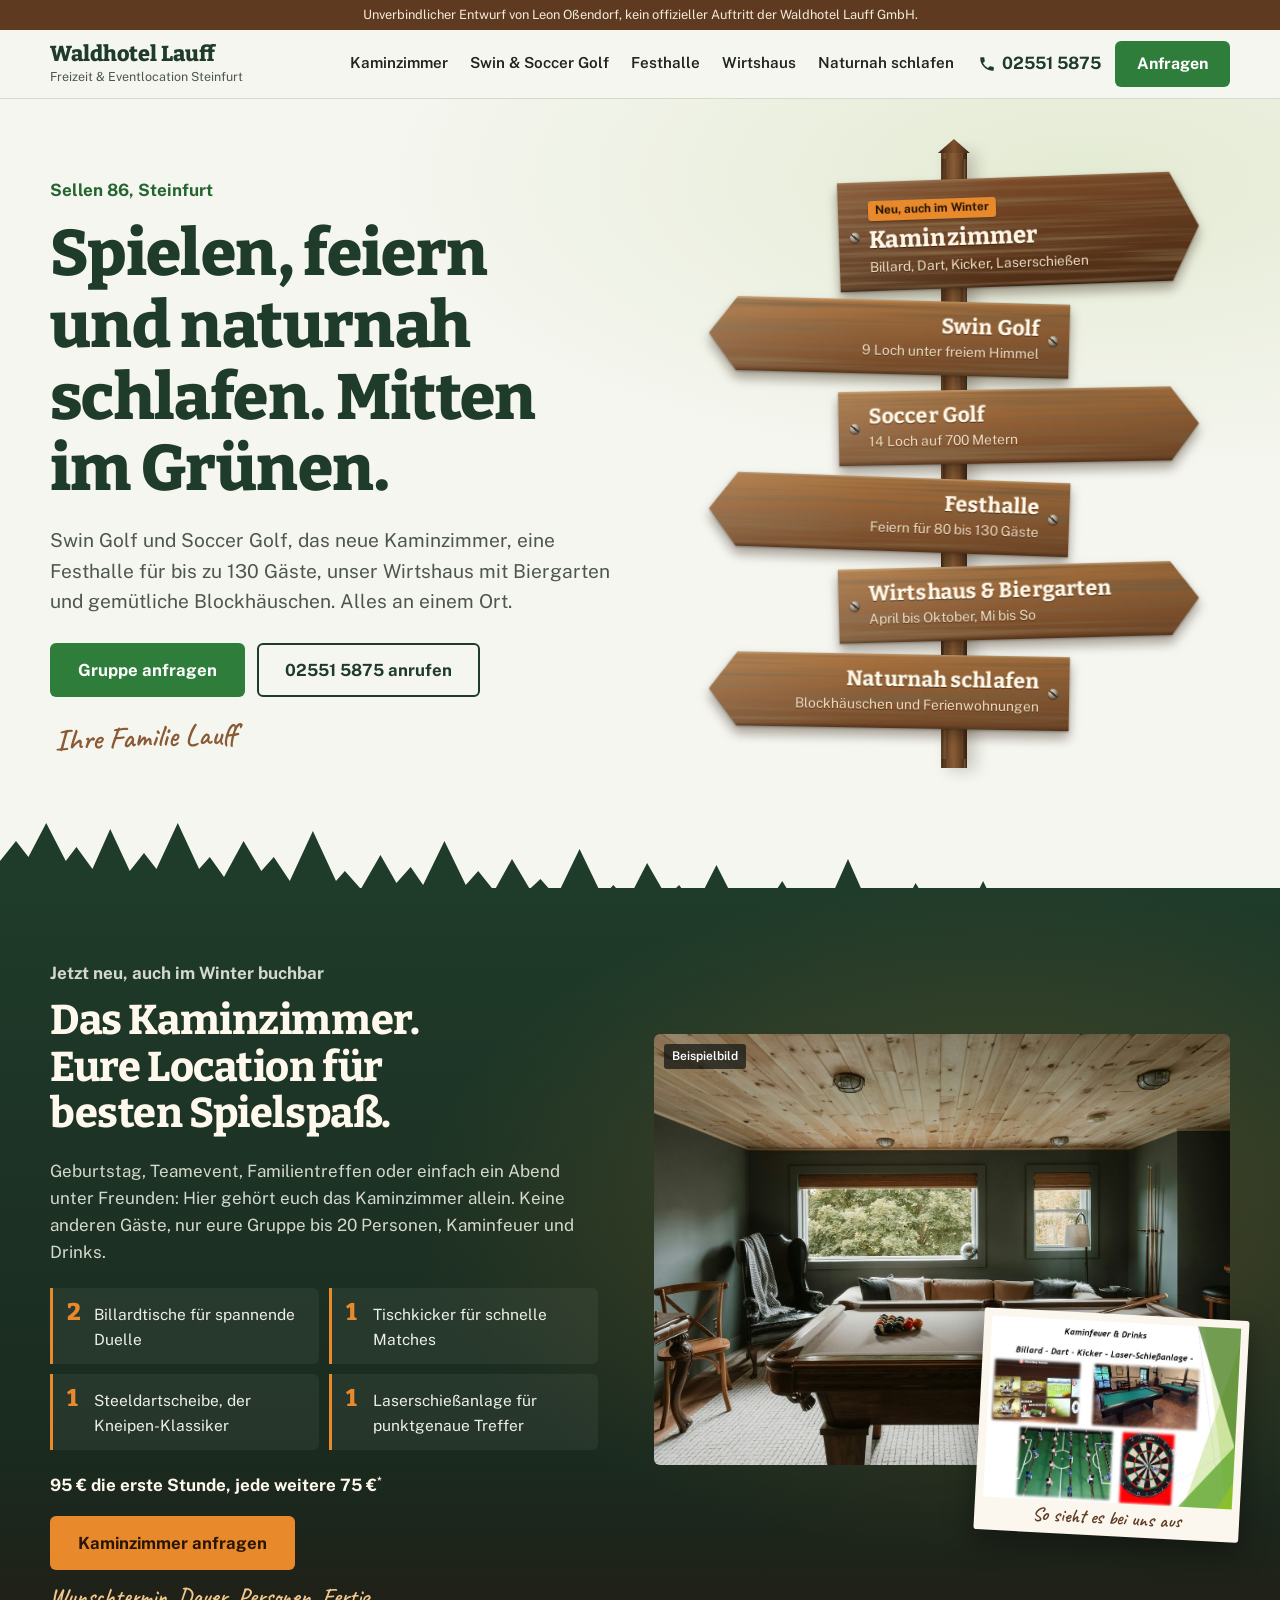
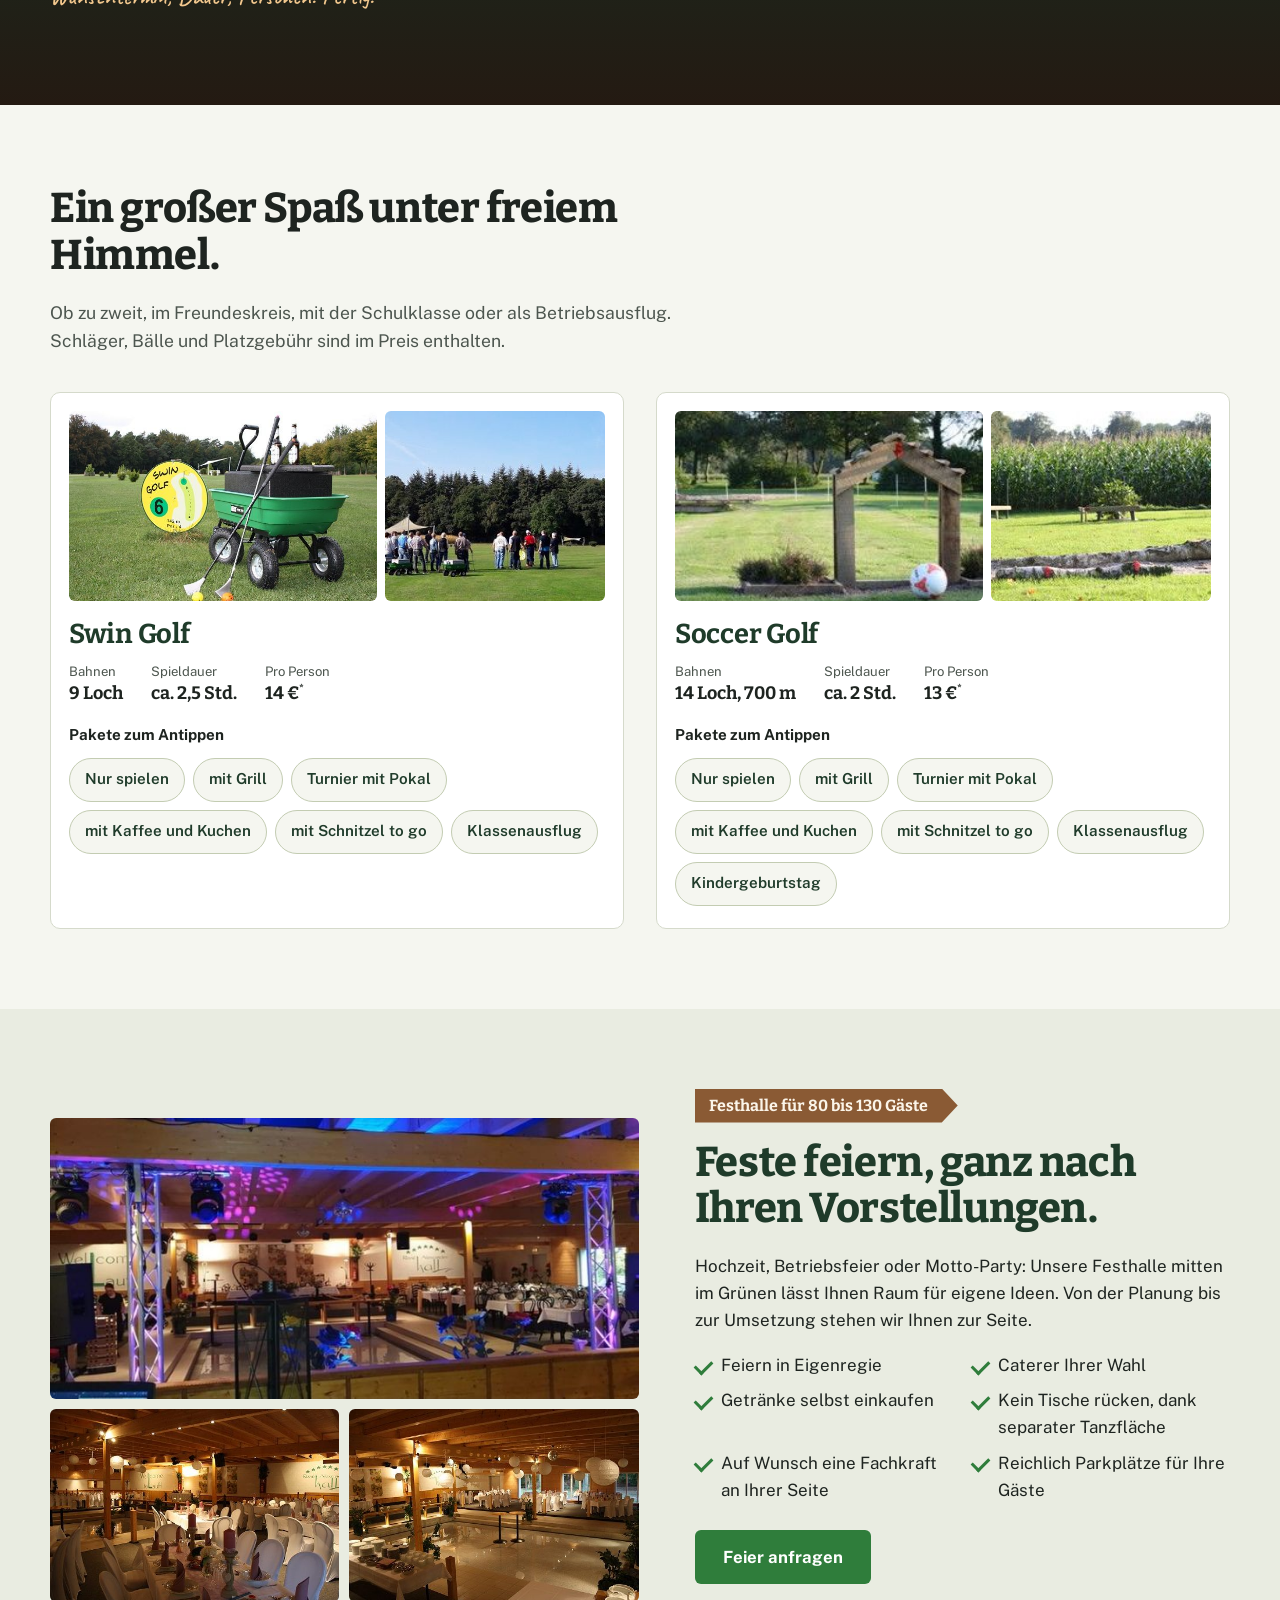
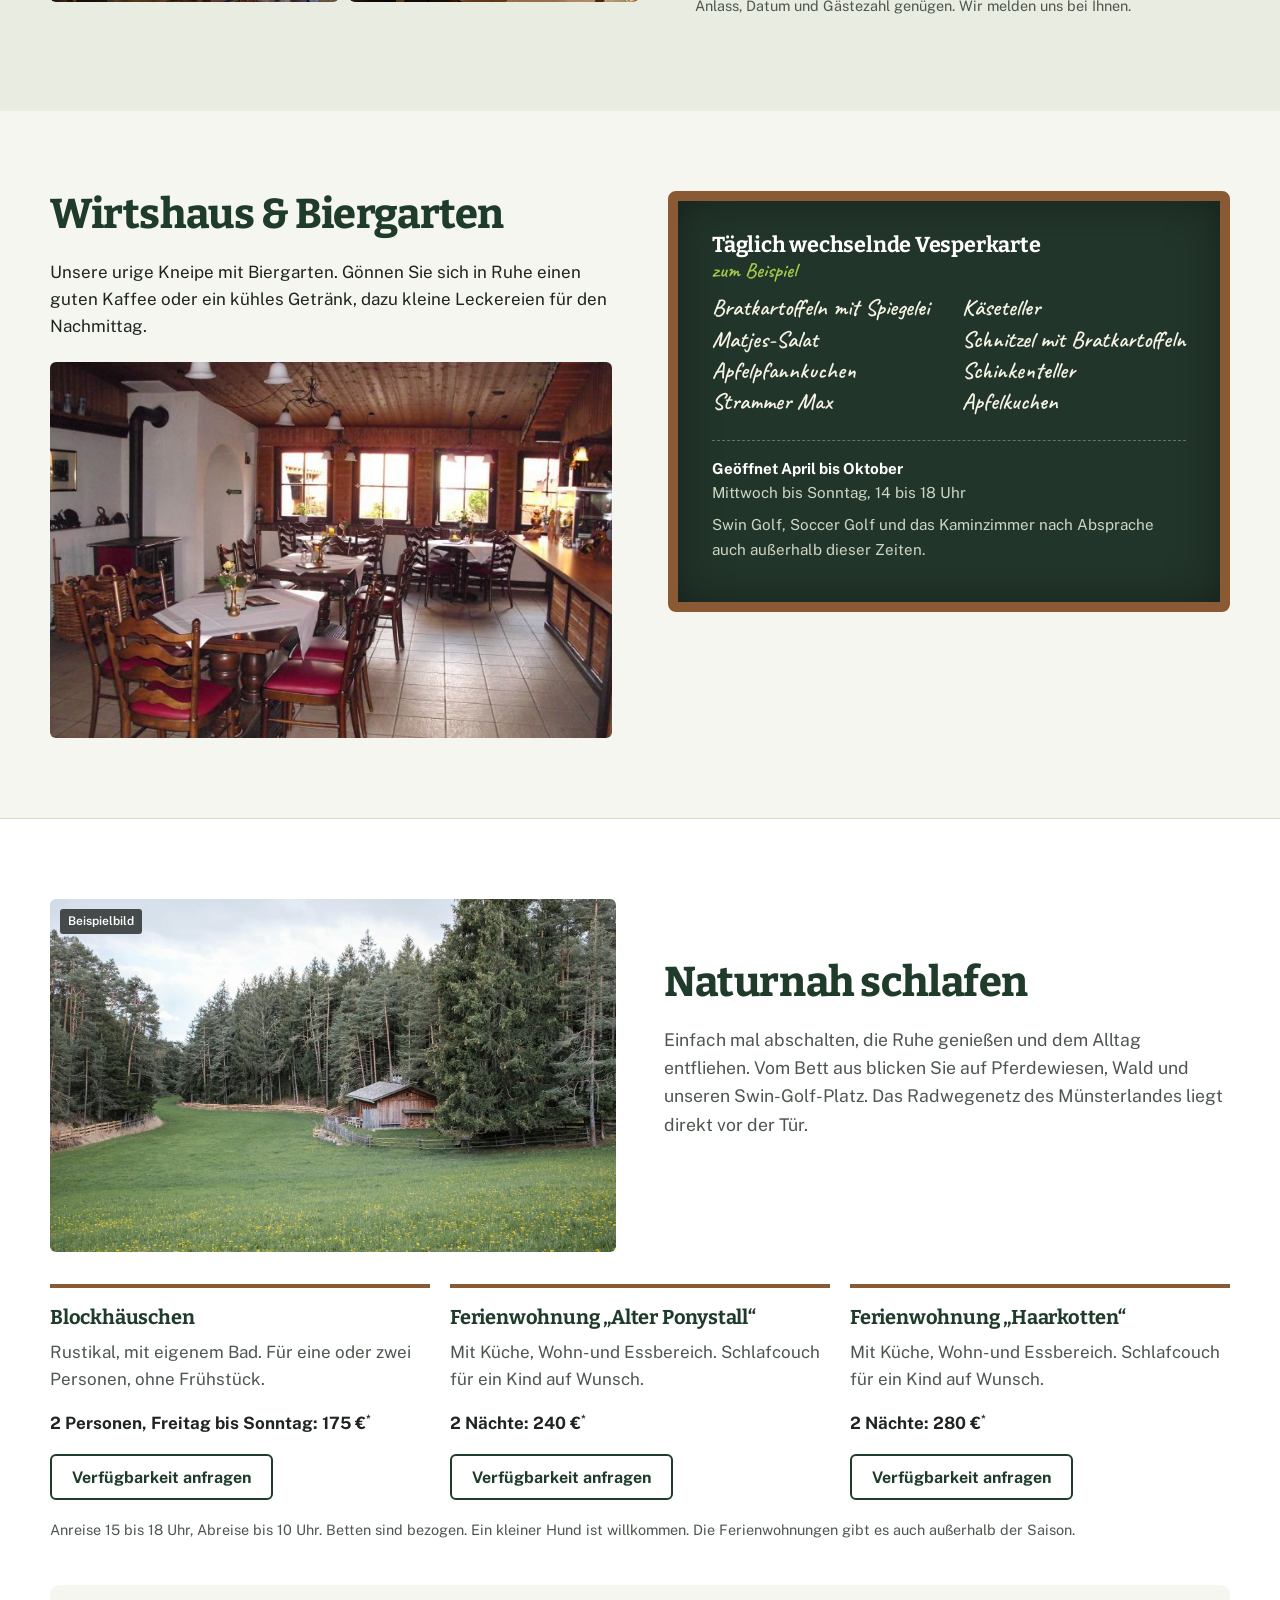
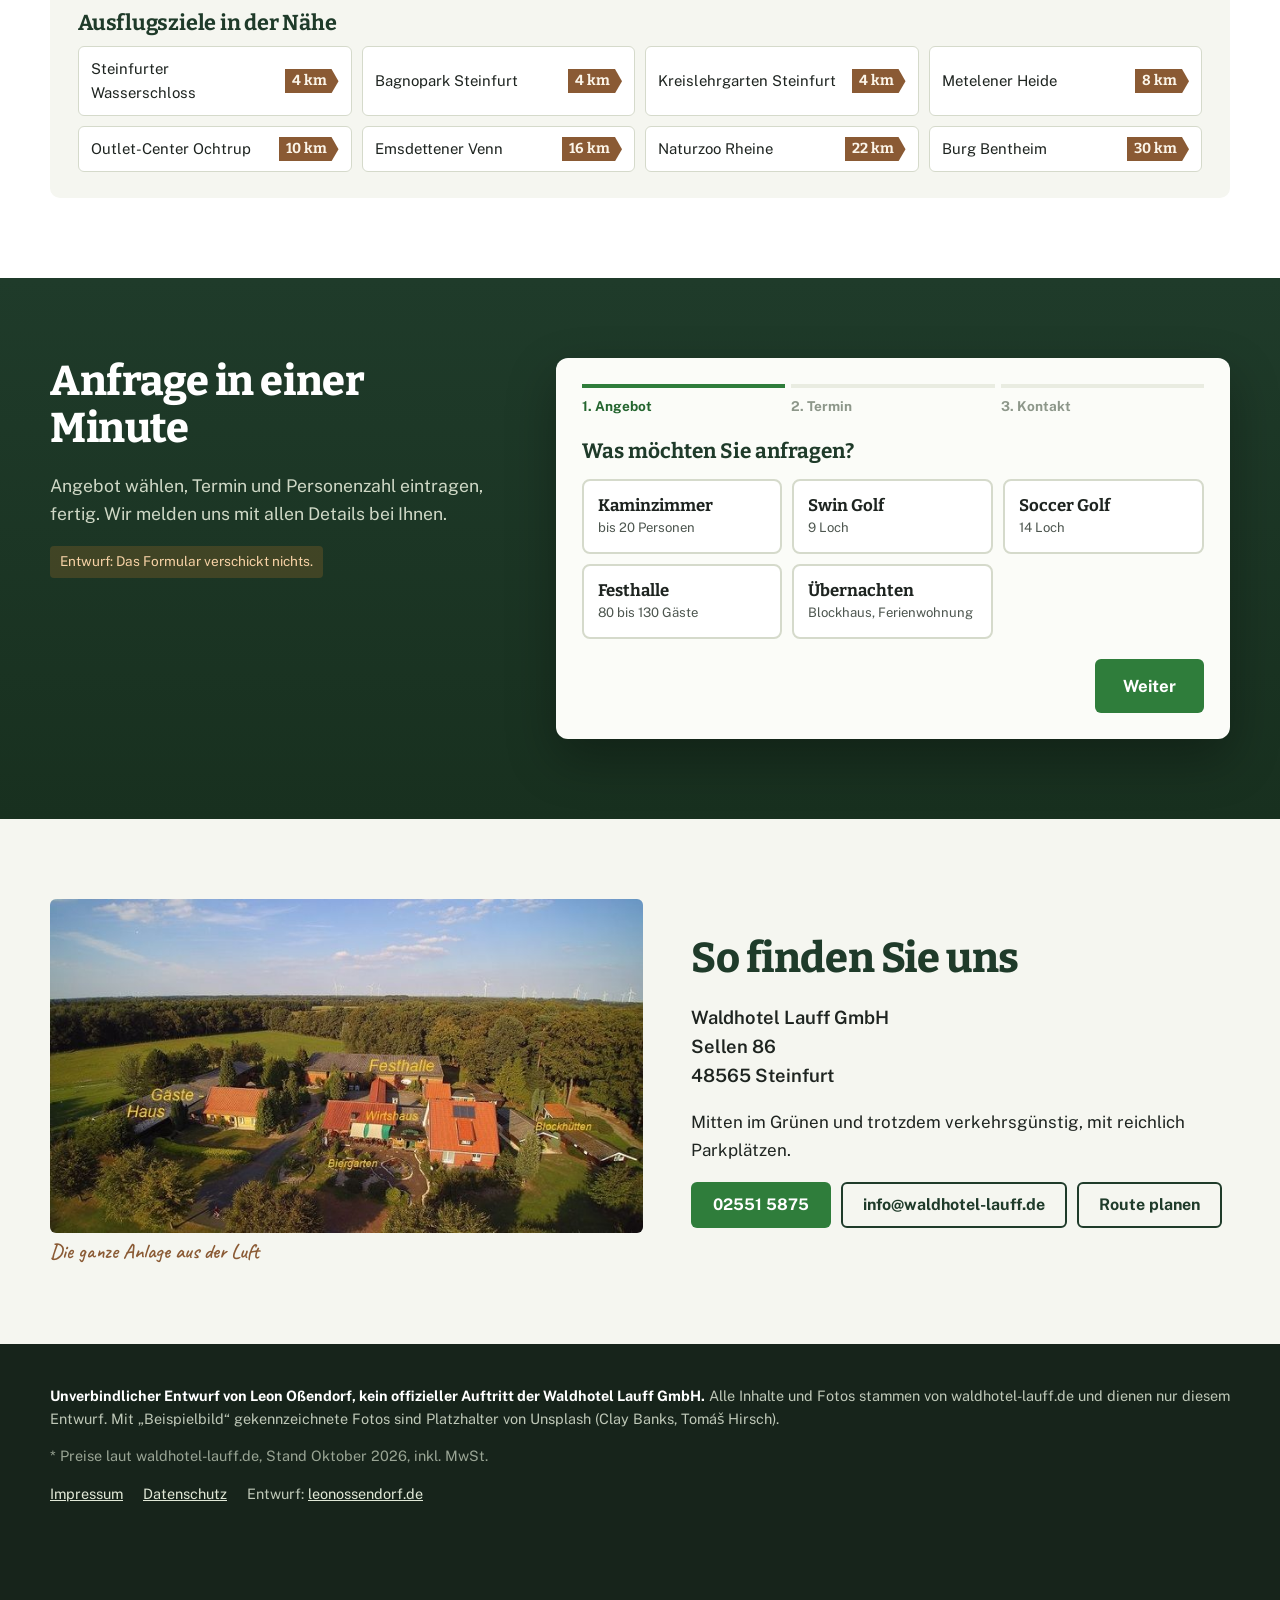
==== commit afec3b82: "Wegweiser: echte Holzmaserung, Licht und Schatten, Schrauben; Einblend-Animation entfernt (kein Flac" ====
--- a/index.html
+++ b/index.html
@@ -54,12 +54,12 @@
 
     <nav class="post" aria-label="Unsere Angebote">
       <span class="pole" aria-hidden="true"></span>
-      <a class="board r b1" href="#kaminzimmer"><span class="tag">Neu, auch im Winter</span><b>Kaminzimmer</b><small>Billard, Dart, Kicker, Laserschießen</small></a>
-      <a class="board l b2" href="#golf"><b>Swin Golf</b><small>9 Loch unter freiem Himmel</small></a>
-      <a class="board r b3" href="#golf"><b>Soccer Golf</b><small>14 Loch auf 700 Metern</small></a>
-      <a class="board l b4" href="#festhalle"><b>Festhalle</b><small>Feiern für 80 bis 130 Gäste</small></a>
-      <a class="board r b5" href="#wirtshaus"><b>Wirtshaus &amp; Biergarten</b><small>April bis Oktober, Mi bis So</small></a>
-      <a class="board l b6" href="#schlafen"><b>Naturnah schlafen</b><small>Blockhäuschen und Ferienwohnungen</small></a>
+      <a class="board r b1" href="#kaminzimmer"><span class="plank"><span class="tag">Neu, auch im Winter</span><b>Kaminzimmer</b><small>Billard, Dart, Kicker, Laserschießen</small></span></a>
+      <a class="board l b2" href="#golf"><span class="plank"><b>Swin Golf</b><small>9 Loch unter freiem Himmel</small></span></a>
+      <a class="board r b3" href="#golf"><span class="plank"><b>Soccer Golf</b><small>14 Loch auf 700 Metern</small></span></a>
+      <a class="board l b4" href="#festhalle"><span class="plank"><b>Festhalle</b><small>Feiern für 80 bis 130 Gäste</small></span></a>
+      <a class="board r b5" href="#wirtshaus"><span class="plank"><b>Wirtshaus &amp; Biergarten</b><small>April bis Oktober, Mi bis So</small></span></a>
+      <a class="board l b6" href="#schlafen"><span class="plank"><b>Naturnah schlafen</b><small>Blockhäuschen und Ferienwohnungen</small></span></a>
     </nav>
   </div>
   <svg class="treeline" viewBox="0 0 1440 90" preserveAspectRatio="none" aria-hidden="true"><path d="M0 90V62l18-20 14 16 20-34 22 38 12-14 18 22 20-40 22 42 16-18 14 16 24-46 24 46 12-12 16 20 22-36 20 30 14-14 18 24 26-50 26 50 10-10 18 18 22-34 18 28 16-16 14 18 24-44 24 44 14-14 18 20 20-32 20 30 12-10 18 18 26-48 26 48 12-12 16 16 22-38 22 34 14-12 18 22 24-42 24 42 12-14 16 18 22-30 18 26 16-14 14 18 26-52 26 52 12-10 18 16 20-34 22 32 12-12 18 22 24-44 24 44 14-12 16 16 22-36 20 32 12-12 18 22 26-46 26 46 14-14 16 18 22-30 20 26 12-10 18 20 24-42 24 42 12-12 16 16 20-32 22 30 14-14 18 22 26-48 26 48 12-12 16 16 22-34 20 30 12-12 18 22 24-40 V90Z"/></svg>
--- a/css/style.css
+++ b/css/style.css
@@ -76,41 +76,48 @@
 .hero-cta { display: flex; flex-wrap: wrap; gap: 12px; margin: 26px 0 18px; }
 .hand { font: 600 1.9rem/1 "Caveat", cursive; color: var(--holz); transform: rotate(-2deg); margin: 8px 0 0 4px; }
 
-/* Wegweiser */
-.post { position: relative; display: flex; flex-direction: column; align-items: center; gap: 12px; padding: 18px 0 40px; }
-.pole { position: absolute; top: -10px; bottom: 0; left: 50%; width: 22px; transform: translateX(-50%); border-radius: 4px 4px 0 0;
-  background: linear-gradient(90deg, #4A2E18, var(--holz) 40%, #6E4527); box-shadow: inset -3px 0 0 rgba(0,0,0,.15); }
-.pole::before { content: ""; position: absolute; top: -14px; left: -6px; right: -6px; height: 18px; background: #4A2E18; clip-path: polygon(50% 0, 100% 100%, 0 100%); }
-.board { --rot: 0deg; position: relative; z-index: 1; width: min(360px, 92%); padding: 12px 40px 12px 22px; color: #FBF4E8; text-decoration: none;
+/* Wegweiser: Holzbretter mit Maserung, Licht von links oben, Schatten auf Pfosten und Grund */
+:root {
+  --grain: url("data:image/svg+xml,%3Csvg xmlns='http://www.w3.org/2000/svg' width='1400' height='160'%3E%3Cfilter id='g'%3E%3CfeTurbulence type='fractalNoise' baseFrequency='0.0035 0.21' numOctaves='4' seed='3' stitchTiles='stitch'/%3E%3CfeColorMatrix values='0 0 0 0 0.22 0 0 0 0 0.12 0 0 0 0 0.05 2.6 0 0 0 -1.15'/%3E%3C/filter%3E%3Crect width='1400' height='160' filter='url(%23g)'/%3E%3C/svg%3E");
+  --grain-v: url("data:image/svg+xml,%3Csvg xmlns='http://www.w3.org/2000/svg' width='60' height='600'%3E%3Cfilter id='g'%3E%3CfeTurbulence type='fractalNoise' baseFrequency='0.3 0.004' numOctaves='3' seed='9'/%3E%3CfeColorMatrix values='0 0 0 0 0.18 0 0 0 0 0.1 0 0 0 0 0.04 2.4 0 0 0 -1.1'/%3E%3C/filter%3E%3Crect width='60' height='600' filter='url(%23g)'/%3E%3C/svg%3E");
+}
+.post { position: relative; display: flex; flex-direction: column; align-items: center; gap: 14px; padding: 22px 0 40px; }
+.pole { position: absolute; top: -4px; bottom: 0; left: 50%; width: 26px; transform: translateX(-50%); border-radius: 2px 2px 0 0;
+  background: var(--grain-v) center / 60px 600px, linear-gradient(90deg, #3B2413 0%, #6A4324 24%, #8F5F37 46%, #6A4324 74%, #352011 100%);
+  box-shadow: 8px 2px 16px rgba(40,25,10,.22); }
+.pole::before { content: ""; position: absolute; top: -12px; left: -3px; right: -3px; height: 14px; background: linear-gradient(90deg, #3B2413, #7E522D 50%, #3B2413); clip-path: polygon(50% 0, 100% 100%, 0 100%); }
+.board { --rot: 0deg; --tx: 18%; --push: 7px; position: relative; z-index: 1; display: block; width: min(360px, 92%); color: #FFF6E6; text-decoration: none;
+  filter: drop-shadow(0 7px 6px rgba(45,28,12,.30)) drop-shadow(0 1px 1px rgba(45,28,12,.45));
+  transform: translateX(var(--tx)) rotate(var(--rot)); transition: transform .35s cubic-bezier(.2,.7,.2,1); }
+.board.l { --tx: -18%; --push: -7px; }
+.board:hover, .board:focus-visible { transform: translateX(calc(var(--tx) + var(--push))) rotate(var(--rot)); outline: none; }
+.board:focus-visible .plank { outline: 3px solid var(--glut); outline-offset: -6px; }
+.plank { display: block; position: relative; padding: 13px 46px 13px 30px;
   background:
-    repeating-linear-gradient(176deg, rgba(255,255,255,.05) 0 2px, transparent 2px 9px),
-    repeating-linear-gradient(183deg, rgba(0,0,0,.06) 0 1px, transparent 1px 14px),
-    linear-gradient(180deg, var(--holz-h), var(--holz) 55%, #7A4D2B);
-  clip-path: polygon(0 0, calc(100% - 26px) 0, 100% 50%, calc(100% - 26px) 100%, 0 100%);
-  filter: drop-shadow(0 3px 0 rgba(60,35,15,.35));
-  transform: translateX(18%) rotate(var(--rot)); transition: transform .2s ease; }
-.board.l { padding: 12px 22px 12px 40px; clip-path: polygon(26px 0, 100% 0, 100% 100%, 26px 100%, 0 50%); transform: translateX(-18%) rotate(var(--rot)); text-align: right; }
-.board b { display: block; font: 750 1.32rem/1.15 "Bitter", serif; letter-spacing: .005em; }
-.board small { display: block; font-size: .86rem; color: #F1E0C8; margin-top: 2px; }
-.board:hover, .board:focus-visible { transform: translateX(22%) rotate(var(--rot)); }
-.board.l:hover, .board.l:focus-visible { transform: translateX(-22%) rotate(var(--rot)); }
-.board::after { content: ""; position: absolute; top: 50%; width: 7px; height: 7px; border-radius: 50%; background: #3B2412; box-shadow: inset 0 1px 0 rgba(255,255,255,.25); transform: translateY(-50%); }
-.board.r::after { left: 10px; }
-.board.l::after { right: 10px; }
-.b1 { --rot: -2deg; background: repeating-linear-gradient(176deg, rgba(255,255,255,.06) 0 2px, transparent 2px 9px), linear-gradient(180deg, #7A4A28, #5E3B20); }
+    linear-gradient(180deg, rgba(255,236,200,.30) 0, rgba(255,236,200,0) 3px, rgba(0,0,0,0) calc(100% - 4px), rgba(30,14,4,.40) 100%),
+    linear-gradient(105deg, rgba(255,244,222,.14), rgba(255,244,222,0) 45%, rgba(20,10,0,.10) 100%),
+    var(--grain) var(--gx, 0) var(--gy, 0) / 1400px 160px,
+    linear-gradient(180deg, #A9733F, #8C5B33 55%, #714727);
+  clip-path: polygon(0 0, calc(100% - 28px) 0, 100% 50%, calc(100% - 28px) 100%, 0 100%); }
+.board.l .plank { padding: 13px 30px 13px 46px; text-align: right; clip-path: polygon(28px 0, 100% 0, 100% 100%, 28px 100%, 0 50%); }
+.plank::after { content: ""; position: absolute; top: 50%; left: 11px; width: 10px; height: 10px; margin-top: -5px; border-radius: 50%;
+  background: linear-gradient(40deg, transparent 43%, rgba(45,38,30,.85) 44% 56%, transparent 57%), radial-gradient(circle at 35% 30%, #EFE8DA 0, #ABA192 38%, #625A4E 72%, #3A342C 100%);
+  box-shadow: 0 1px 1px rgba(0,0,0,.45); }
+.board.l .plank::after { left: auto; right: 11px; }
+.plank b { display: block; font: 750 1.32rem/1.15 "Bitter", serif; letter-spacing: .005em; text-shadow: 0 1px 0 rgba(40,18,4,.6), 0 -1px 0 rgba(255,232,196,.10); }
+.plank small { display: block; font-size: .86rem; color: #F2DFC3; margin-top: 2px; text-shadow: 0 1px 0 rgba(40,18,4,.5); }
+.b1 .plank { background:
+    linear-gradient(180deg, rgba(255,236,200,.24) 0, rgba(255,236,200,0) 3px, rgba(0,0,0,0) calc(100% - 4px), rgba(20,8,2,.45) 100%),
+    linear-gradient(105deg, rgba(255,244,222,.12), rgba(255,244,222,0) 45%, rgba(20,10,0,.12) 100%),
+    var(--grain) 0 -40px / 1400px 160px,
+    linear-gradient(180deg, #7C4B28, #61391D 60%, #4F2E17); }
 .b1 b { font-size: 1.5rem; }
-.b2 { --rot: 1.5deg; }
-.b3 { --rot: -1deg; }
-.b4 { --rot: 2deg; }
-.b5 { --rot: -1.5deg; }
-.b6 { --rot: 1deg; }
-.tag { display: inline-block; font: 700 .74rem/1 "Public Sans", sans-serif; background: var(--glut); color: #2A1606; padding: 4px 7px; border-radius: 3px; margin-bottom: 6px; }
-
-@keyframes swing { 0% { opacity: 0; transform: translateX(var(--tx)) rotate(calc(var(--rot) - 9deg)); } 60% { opacity: 1; transform: translateX(var(--tx)) rotate(calc(var(--rot) + 2deg)); } 100% { transform: translateX(var(--tx)) rotate(var(--rot)); } }
-.board.r { --tx: 18%; } .board.l { --tx: -18%; }
-.js .board { animation: swing .7s cubic-bezier(.3,.7,.3,1) both; transform-origin: 50% 0; }
-.js .b2 { animation-delay: .08s; } .js .b3 { animation-delay: .16s; } .js .b4 { animation-delay: .24s; } .js .b5 { animation-delay: .32s; } .js .b6 { animation-delay: .4s; }
-.js .board:hover, .js .board:focus-visible { animation: none; }
+.b2 { --rot: 1.5deg; --gx: -120px; } .b1 { --rot: -2deg; }
+.b3 { --rot: -1deg; --gx: -260px; --gy: -60px; }
+.b4 { --rot: 2deg; --gx: -380px; --gy: -20px; }
+.b5 { --rot: -1.5deg; --gx: -60px; --gy: -100px; }
+.b6 { --rot: 1deg; --gx: -200px; --gy: -80px; }
+.tag { display: inline-block; font: 700 .74rem/1 "Public Sans", sans-serif; background: var(--glut); color: #2A1606; padding: 4px 7px; border-radius: 3px; margin-bottom: 6px; text-shadow: none; box-shadow: 0 1px 2px rgba(0,0,0,.3); }
 
 .treeline { position: absolute; left: 0; bottom: -1px; width: max(100%, 1200px); height: 90px; fill: var(--tanne); }
 
@@ -296,14 +303,14 @@
   .hero-cta { display: none; }
   .hand { display: none; }
   .post { gap: 9px; padding: 6px 0 24px; align-items: stretch; }
-  .pole { left: 14px; transform: none; width: 14px; }
+  .pole { left: 14px; transform: none; width: 16px; }
   .pole::before { left: -5px; right: -5px; }
-  .board.r, .board.l { --tx: 0%; width: auto; margin-left: 0; padding: 11px 38px 11px 40px; text-align: left; clip-path: polygon(0 0, calc(100% - 22px) 0, 100% 50%, calc(100% - 22px) 100%, 0 100%); transform: rotate(var(--rot)); }
-  .board.l::after, .board.r::after { left: 17px; right: auto; }
-  .board:hover, .board.l:hover, .board:focus-visible, .board.l:focus-visible { transform: translateX(4px) rotate(var(--rot)); }
-  .board b { font-size: 1.18rem; }
+  .board.r, .board.l { --tx: 0px; --push: 4px; width: auto; }
+  .board .plank, .board.l .plank { padding: 11px 38px 11px 40px; text-align: left; clip-path: polygon(0 0, calc(100% - 22px) 0, 100% 50%, calc(100% - 22px) 100%, 0 100%); }
+  .board .plank::after, .board.l .plank::after { left: 17px; right: auto; }
+  .plank b { font-size: 1.18rem; }
   .b1 b { font-size: 1.3rem; }
-  .board small { font-size: .8rem; }
+  .plank small { font-size: .8rem; }
   .kamin, .golf, .fest, .wirt, .schlafen, .anfrage, .lage { padding: 56px 0; }
   .kit { grid-template-columns: 1fr; }
   .kp-real { width: 52%; right: -4px; }
@@ -331,7 +338,7 @@
   .hero .lead { display: none; }
   .hero-in { gap: 6px; }
   .post { gap: 7px; }
-  .board.r, .board.l { padding-top: 8px; padding-bottom: 8px; }
+  .board .plank, .board.l .plank { padding-top: 8px; padding-bottom: 8px; }
   .b1 .tag { position: absolute; right: 30px; top: 9px; margin: 0; }
   .b1 b { font-size: 1.22rem; }
 }
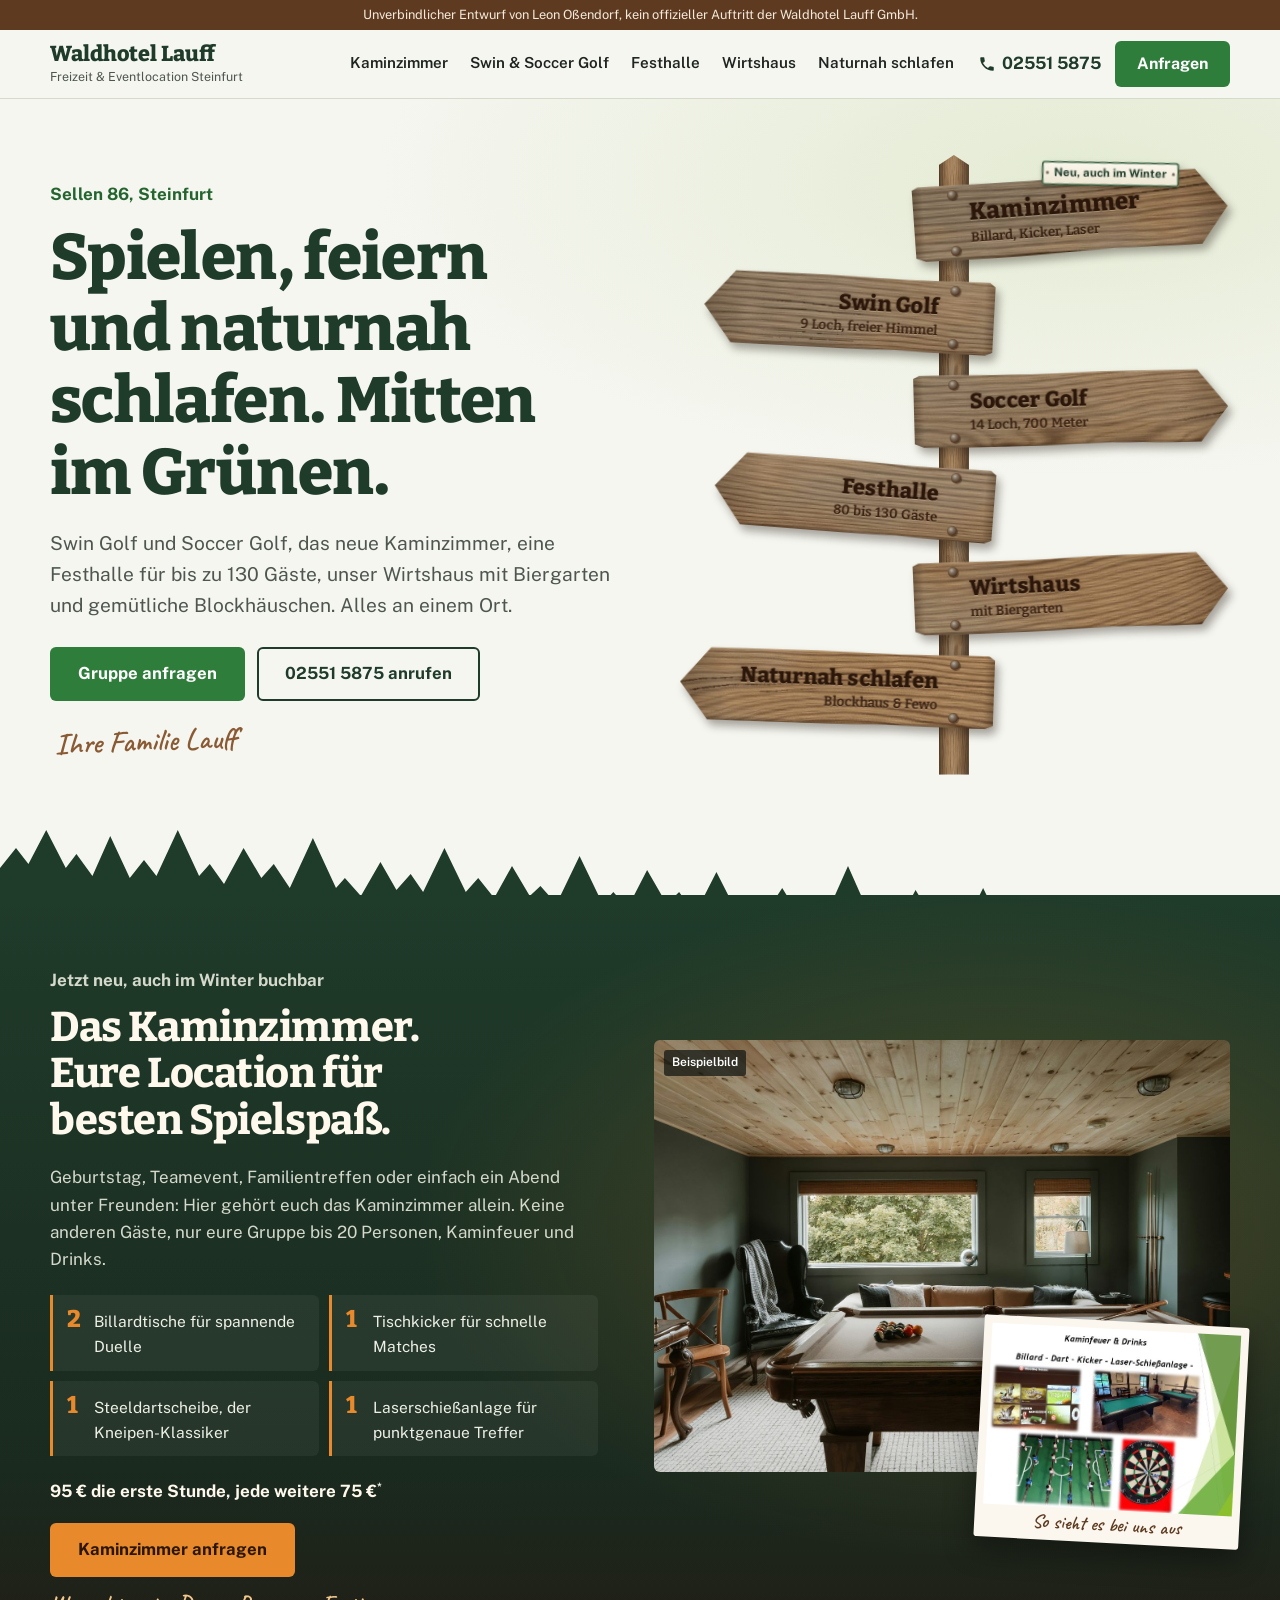
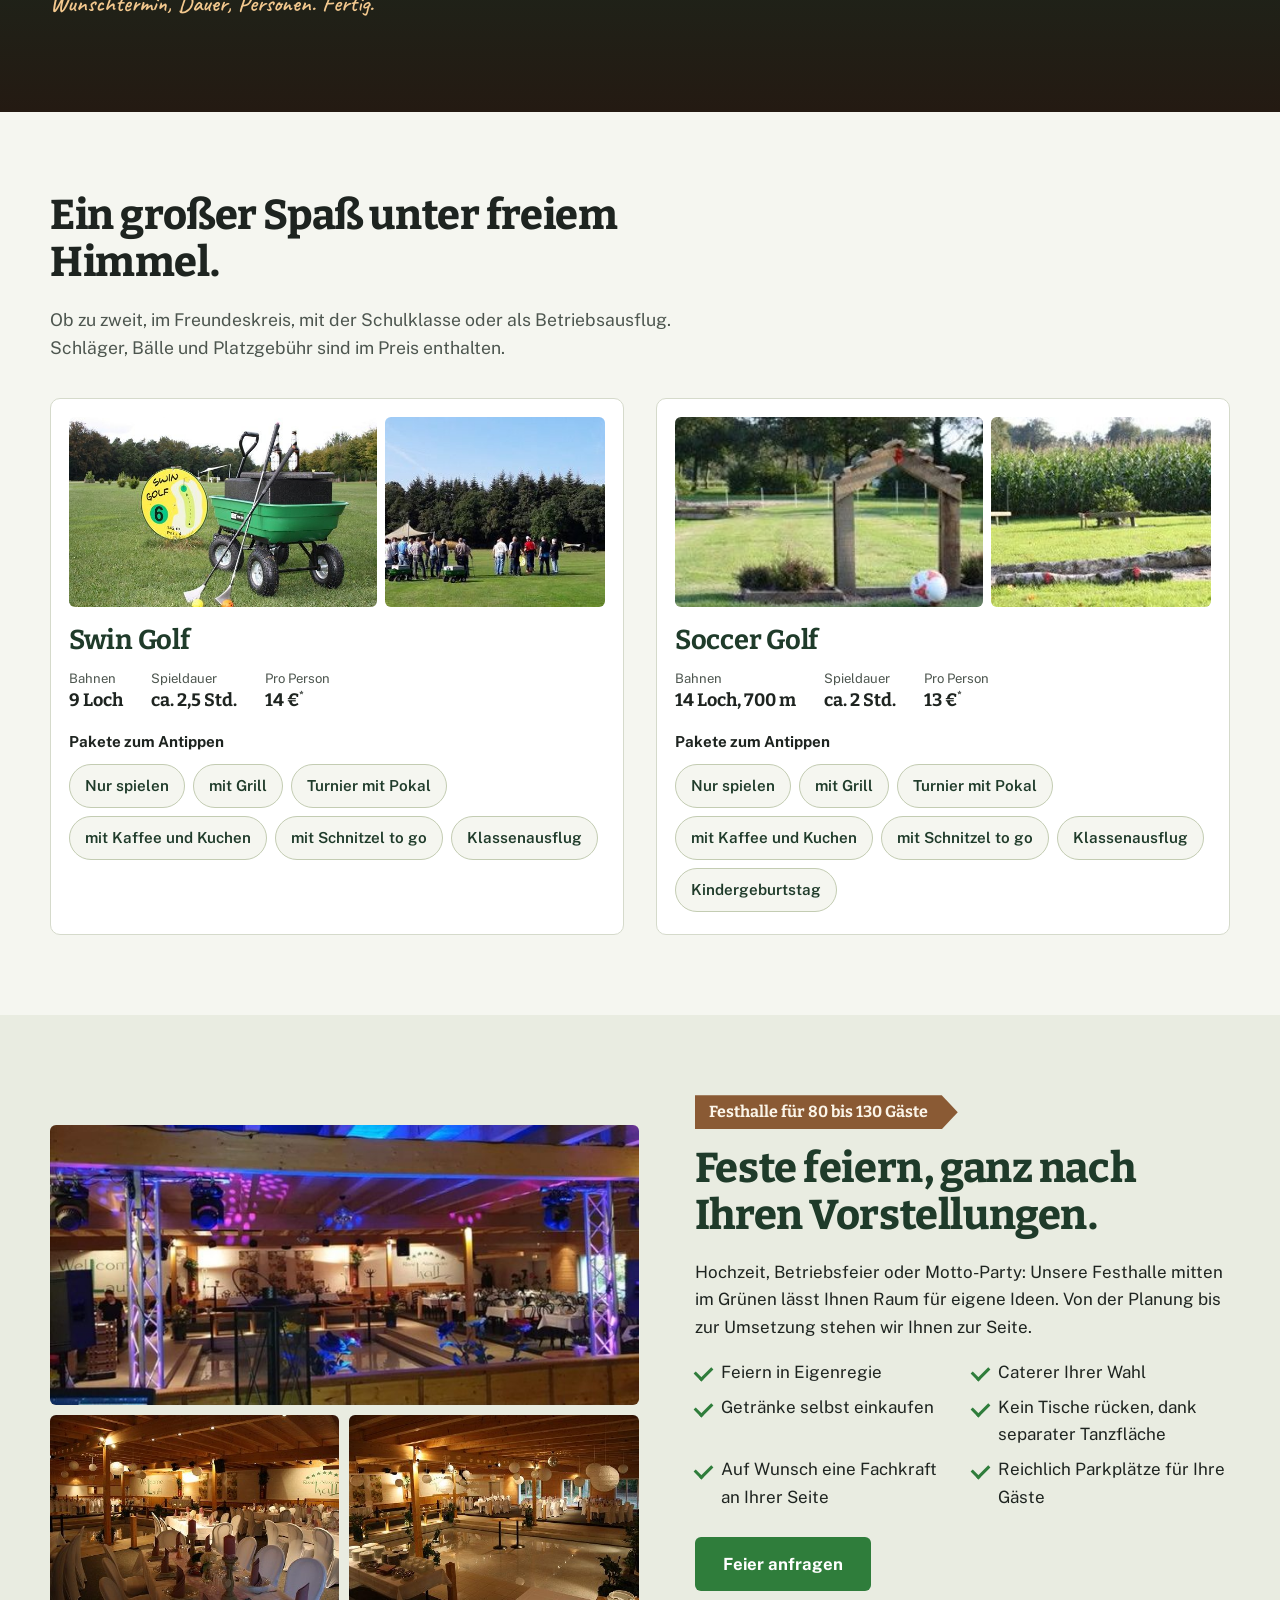
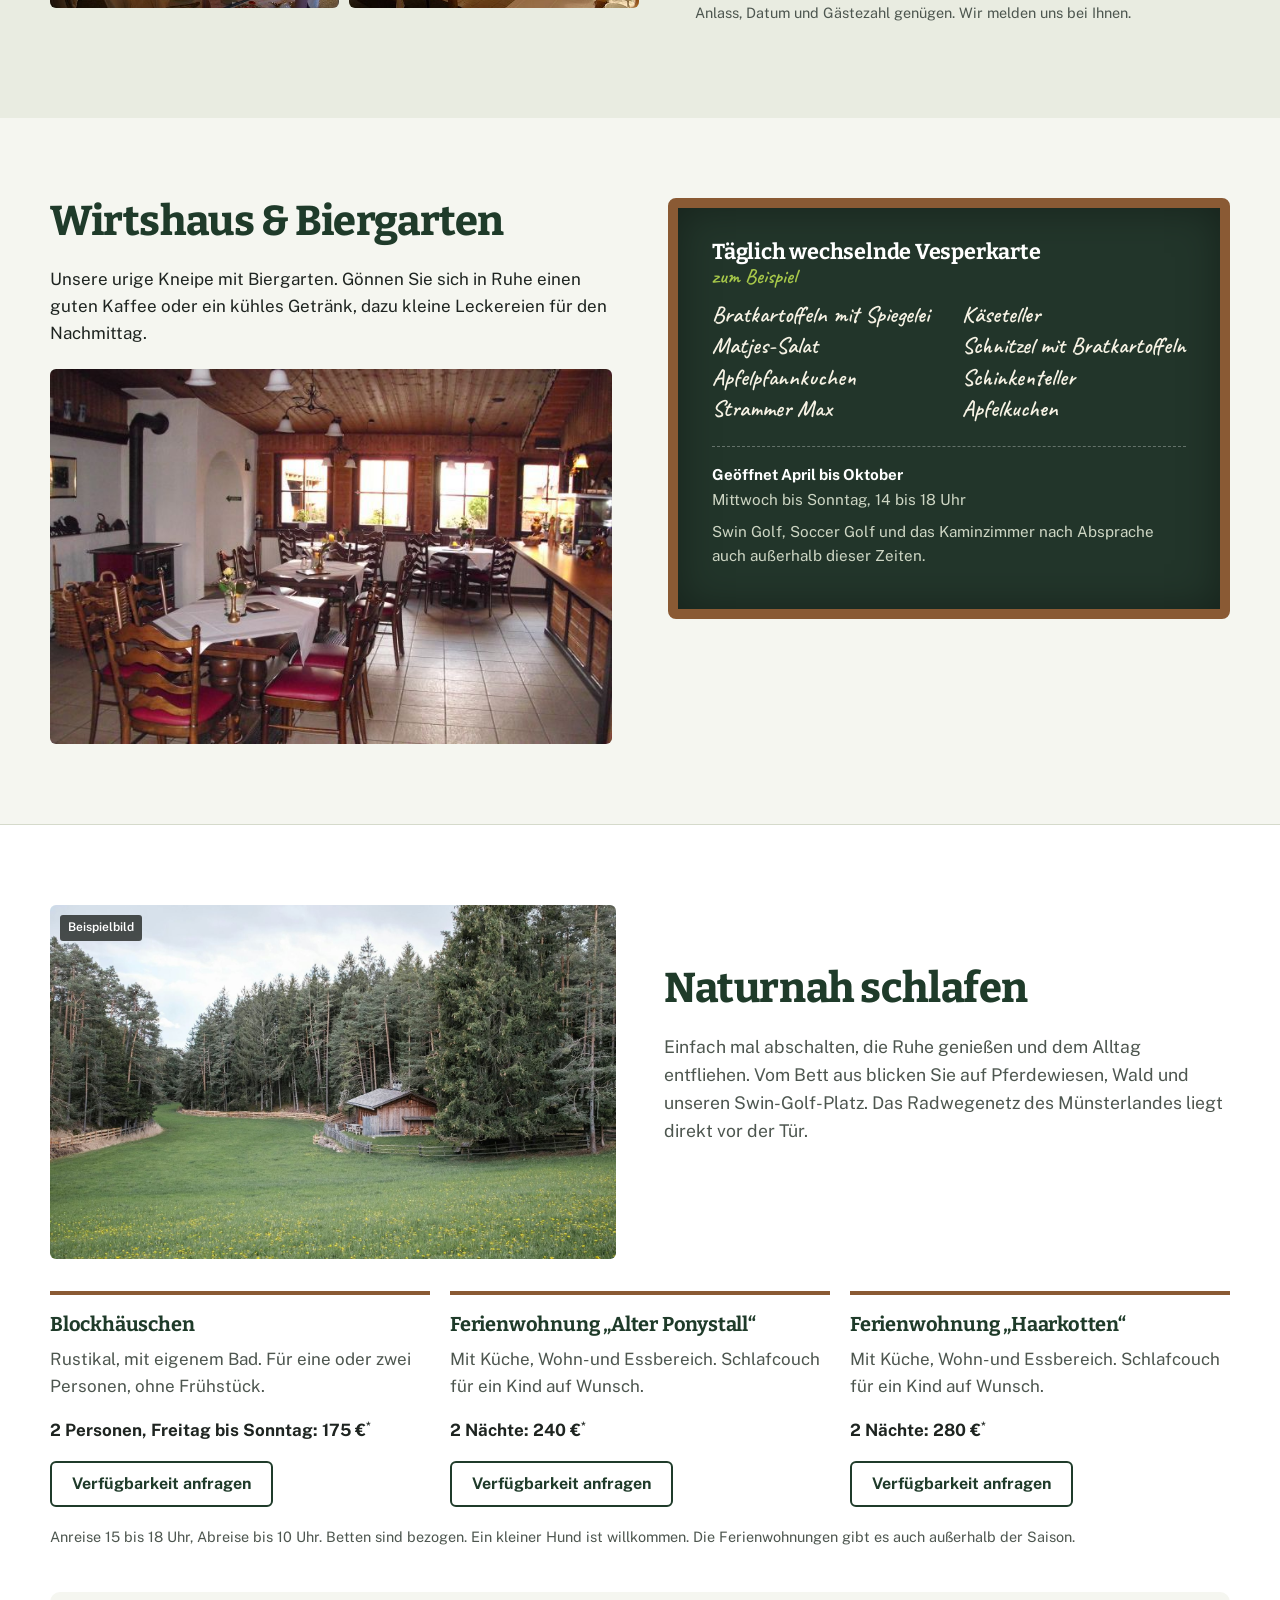
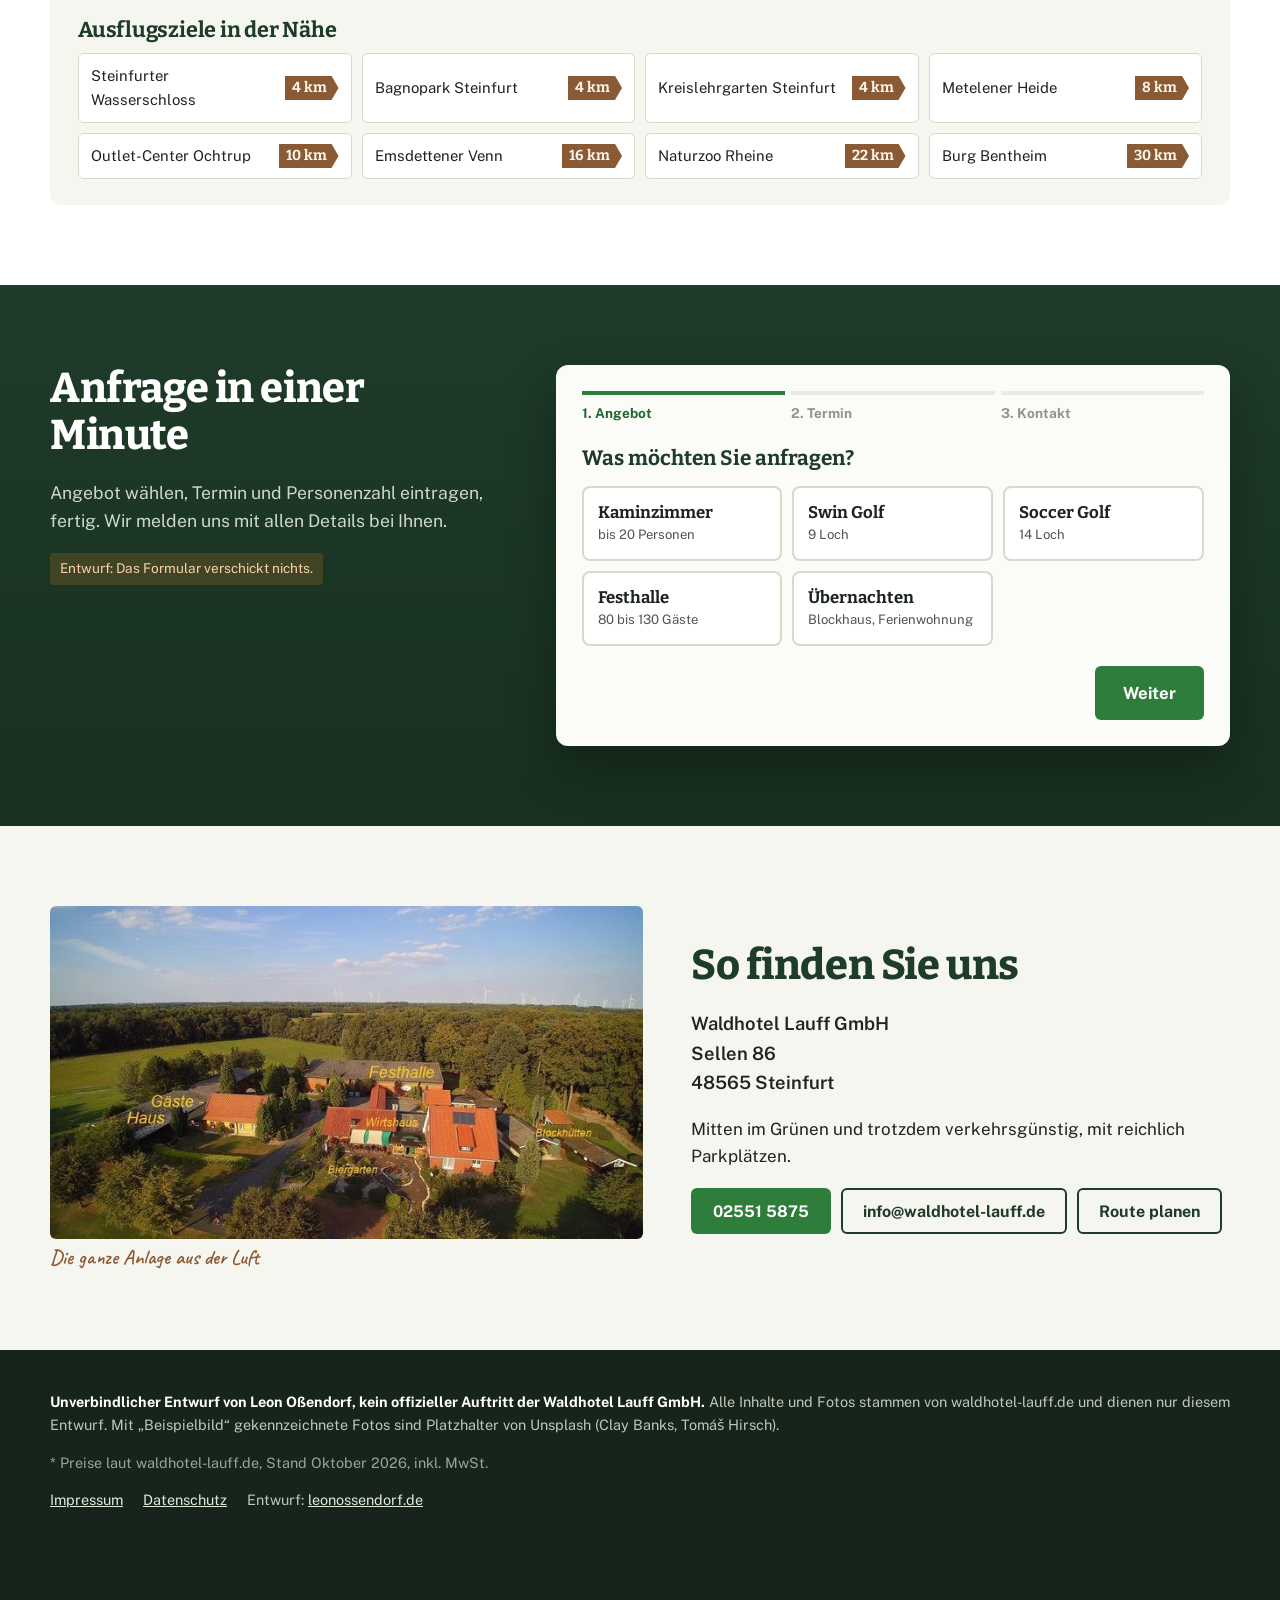
==== commit 1d3247c4: "Wegweiser im Wanderweg-Stil: verwittertes Holz, Nägel am Pfosten, eingebrannte Schrift, Längen und W" ====
--- a/index.html
+++ b/index.html
@@ -54,12 +54,12 @@
 
     <nav class="post" aria-label="Unsere Angebote">
       <span class="pole" aria-hidden="true"></span>
-      <a class="board r b1" href="#kaminzimmer"><span class="plank"><span class="tag">Neu, auch im Winter</span><b>Kaminzimmer</b><small>Billard, Dart, Kicker, Laserschießen</small></span></a>
-      <a class="board l b2" href="#golf"><span class="plank"><b>Swin Golf</b><small>9 Loch unter freiem Himmel</small></span></a>
-      <a class="board r b3" href="#golf"><span class="plank"><b>Soccer Golf</b><small>14 Loch auf 700 Metern</small></span></a>
-      <a class="board l b4" href="#festhalle"><span class="plank"><b>Festhalle</b><small>Feiern für 80 bis 130 Gäste</small></span></a>
-      <a class="board r b5" href="#wirtshaus"><span class="plank"><b>Wirtshaus &amp; Biergarten</b><small>April bis Oktober, Mi bis So</small></span></a>
-      <a class="board l b6" href="#schlafen"><span class="plank"><b>Naturnah schlafen</b><small>Blockhäuschen und Ferienwohnungen</small></span></a>
+      <a class="board r b1" href="#kaminzimmer"><span class="plank"><b>Kaminzimmer</b><small>Billard, Kicker, Laser</small></span><span class="tag">Neu, auch im Winter</span></a>
+      <a class="board l b2" href="#golf"><span class="plank"><b>Swin Golf</b><small>9 Loch, freier Himmel</small></span></a>
+      <a class="board r b3" href="#golf"><span class="plank"><b>Soccer Golf</b><small>14 Loch, 700 Meter</small></span></a>
+      <a class="board l b4" href="#festhalle"><span class="plank"><b>Festhalle</b><small>80 bis 130 Gäste</small></span></a>
+      <a class="board r b5" href="#wirtshaus"><span class="plank"><b>Wirtshaus</b><small>mit Biergarten</small></span></a>
+      <a class="board l b6" href="#schlafen"><span class="plank"><b>Naturnah schlafen</b><small>Blockhaus &amp; Fewo</small></span></a>
     </nav>
   </div>
   <svg class="treeline" viewBox="0 0 1440 90" preserveAspectRatio="none" aria-hidden="true"><path d="M0 90V62l18-20 14 16 20-34 22 38 12-14 18 22 20-40 22 42 16-18 14 16 24-46 24 46 12-12 16 20 22-36 20 30 14-14 18 24 26-50 26 50 10-10 18 18 22-34 18 28 16-16 14 18 24-44 24 44 14-14 18 20 20-32 20 30 12-10 18 18 26-48 26 48 12-12 16 16 22-38 22 34 14-12 18 22 24-42 24 42 12-14 16 18 22-30 18 26 16-14 14 18 26-52 26 52 12-10 18 16 20-34 22 32 12-12 18 22 24-44 24 44 14-12 16 16 22-36 20 32 12-12 18 22 26-46 26 46 14-14 16 18 22-30 20 26 12-10 18 20 24-42 24 42 12-12 16 16 20-32 22 30 14-14 18 22 26-48 26 48 12-12 16 16 22-34 20 30 12-12 18 22 24-40 V90Z"/></svg>
--- a/css/style.css
+++ b/css/style.css
@@ -76,48 +76,45 @@
 .hero-cta { display: flex; flex-wrap: wrap; gap: 12px; margin: 26px 0 18px; }
 .hand { font: 600 1.9rem/1 "Caveat", cursive; color: var(--holz); transform: rotate(-2deg); margin: 8px 0 0 4px; }
 
-/* Wegweiser: Holzbretter mit Maserung, Licht von links oben, Schatten auf Pfosten und Grund */
-:root {
-  --grain: url("data:image/svg+xml,%3Csvg xmlns='http://www.w3.org/2000/svg' width='1400' height='160'%3E%3Cfilter id='g'%3E%3CfeTurbulence type='fractalNoise' baseFrequency='0.0035 0.21' numOctaves='4' seed='3' stitchTiles='stitch'/%3E%3CfeColorMatrix values='0 0 0 0 0.22 0 0 0 0 0.12 0 0 0 0 0.05 2.6 0 0 0 -1.15'/%3E%3C/filter%3E%3Crect width='1400' height='160' filter='url(%23g)'/%3E%3C/svg%3E");
-  --grain-v: url("data:image/svg+xml,%3Csvg xmlns='http://www.w3.org/2000/svg' width='60' height='600'%3E%3Cfilter id='g'%3E%3CfeTurbulence type='fractalNoise' baseFrequency='0.3 0.004' numOctaves='3' seed='9'/%3E%3CfeColorMatrix values='0 0 0 0 0.18 0 0 0 0 0.1 0 0 0 0 0.04 2.4 0 0 0 -1.1'/%3E%3C/filter%3E%3Crect width='60' height='600' filter='url(%23g)'/%3E%3C/svg%3E");
-}
-.post { position: relative; display: flex; flex-direction: column; align-items: center; gap: 14px; padding: 22px 0 40px; }
-.pole { position: absolute; top: -4px; bottom: 0; left: 50%; width: 26px; transform: translateX(-50%); border-radius: 2px 2px 0 0;
-  background: var(--grain-v) center / 60px 600px, linear-gradient(90deg, #3B2413 0%, #6A4324 24%, #8F5F37 46%, #6A4324 74%, #352011 100%);
-  box-shadow: 8px 2px 16px rgba(40,25,10,.22); }
-.pole::before { content: ""; position: absolute; top: -12px; left: -3px; right: -3px; height: 14px; background: linear-gradient(90deg, #3B2413, #7E522D 50%, #3B2413); clip-path: polygon(50% 0, 100% 100%, 0 100%); }
-.board { --rot: 0deg; --tx: 18%; --push: 7px; position: relative; z-index: 1; display: block; width: min(360px, 92%); color: #FFF6E6; text-decoration: none;
-  filter: drop-shadow(0 7px 6px rgba(45,28,12,.30)) drop-shadow(0 1px 1px rgba(45,28,12,.45));
-  transform: translateX(var(--tx)) rotate(var(--rot)); transition: transform .35s cubic-bezier(.2,.7,.2,1); }
-.board.l { --tx: -18%; --push: -7px; }
-.board:hover, .board:focus-visible { transform: translateX(calc(var(--tx) + var(--push))) rotate(var(--rot)); outline: none; }
-.board:focus-visible .plank { outline: 3px solid var(--glut); outline-offset: -6px; }
-.plank { display: block; position: relative; padding: 13px 46px 13px 30px;
-  background:
-    linear-gradient(180deg, rgba(255,236,200,.30) 0, rgba(255,236,200,0) 3px, rgba(0,0,0,0) calc(100% - 4px), rgba(30,14,4,.40) 100%),
-    linear-gradient(105deg, rgba(255,244,222,.14), rgba(255,244,222,0) 45%, rgba(20,10,0,.10) 100%),
-    var(--grain) var(--gx, 0) var(--gy, 0) / 1400px 160px,
-    linear-gradient(180deg, #A9733F, #8C5B33 55%, #714727);
-  clip-path: polygon(0 0, calc(100% - 28px) 0, 100% 50%, calc(100% - 28px) 100%, 0 100%); }
-.board.l .plank { padding: 13px 30px 13px 46px; text-align: right; clip-path: polygon(28px 0, 100% 0, 100% 100%, 28px 100%, 0 50%); }
-.plank::after { content: ""; position: absolute; top: 50%; left: 11px; width: 10px; height: 10px; margin-top: -5px; border-radius: 50%;
-  background: linear-gradient(40deg, transparent 43%, rgba(45,38,30,.85) 44% 56%, transparent 57%), radial-gradient(circle at 35% 30%, #EFE8DA 0, #ABA192 38%, #625A4E 72%, #3A342C 100%);
-  box-shadow: 0 1px 1px rgba(0,0,0,.45); }
-.board.l .plank::after { left: auto; right: 11px; }
-.plank b { display: block; font: 750 1.32rem/1.15 "Bitter", serif; letter-spacing: .005em; text-shadow: 0 1px 0 rgba(40,18,4,.6), 0 -1px 0 rgba(255,232,196,.10); }
-.plank small { display: block; font-size: .86rem; color: #F2DFC3; margin-top: 2px; text-shadow: 0 1px 0 rgba(40,18,4,.5); }
-.b1 .plank { background:
-    linear-gradient(180deg, rgba(255,236,200,.24) 0, rgba(255,236,200,0) 3px, rgba(0,0,0,0) calc(100% - 4px), rgba(20,8,2,.45) 100%),
-    linear-gradient(105deg, rgba(255,244,222,.12), rgba(255,244,222,0) 45%, rgba(20,10,0,.12) 100%),
-    var(--grain) 0 -40px / 1400px 160px,
-    linear-gradient(180deg, #7C4B28, #61391D 60%, #4F2E17); }
-.b1 b { font-size: 1.5rem; }
-.b2 { --rot: 1.5deg; --gx: -120px; } .b1 { --rot: -2deg; }
-.b3 { --rot: -1deg; --gx: -260px; --gy: -60px; }
-.b4 { --rot: 2deg; --gx: -380px; --gy: -20px; }
-.b5 { --rot: -1.5deg; --gx: -60px; --gy: -100px; }
-.b6 { --rot: 1deg; --gx: -200px; --gy: -80px; }
-.tag { display: inline-block; font: 700 .74rem/1 "Public Sans", sans-serif; background: var(--glut); color: #2A1606; padding: 4px 7px; border-radius: 3px; margin-bottom: 6px; text-shadow: none; box-shadow: 0 1px 2px rgba(0,0,0,.3); }
+/* Wegweiser im Wanderweg-Stil: verwitterte Bretter, am Pfosten genagelt, Schrift eingebrannt */
+.post { --nx: 40px; position: relative; display: flex; flex-direction: column; gap: 20px; padding: 30px 0 46px; }
+.pole { position: absolute; z-index: 0; top: 0; bottom: 0; left: 50%; width: 30px; transform: translateX(-50%);
+  background: linear-gradient(90deg, rgba(25,14,6,.55) 0, rgba(25,14,6,0) 30%, rgba(255,240,215,.10) 48%, rgba(25,14,6,0) 66%, rgba(25,14,6,.5) 100%), url("../img/pfosten.jpg") center top / 100% auto repeat-y;
+  clip-path: polygon(0 10px, 50% 0, 100% 10px, 100% 100%, 0 100%); }
+.board { --rot: 0deg; --push: 6px; --w: 330px; position: relative; z-index: 1; display: block; width: min(var(--w), calc(50% + var(--nx) - 2px)); color: #2B160A; text-decoration: none;
+  filter: drop-shadow(4px 6px 4px rgba(28,18,8,.36));
+  transform-origin: var(--nx) 50%; transform: rotate(var(--rot)); transition: transform .35s cubic-bezier(.2,.7,.2,1); }
+.board.r { margin-left: calc(50% - var(--nx)); }
+.board.l { --push: -6px; margin-left: calc(50% + var(--nx) - min(var(--w), calc(50% + var(--nx) - 2px))); transform-origin: calc(100% - var(--nx)) 50%; }
+.board:hover, .board:focus-visible { transform: rotate(var(--rot)) translateX(var(--push)); outline: none; }
+.board:focus-visible .plank { outline: 3px solid var(--glut); outline-offset: -5px; }
+.plank { --tex: url("../img/holz-1.jpg"); display: block; position: relative; padding: 15px 38px 14px calc(var(--nx) + 16px);
+  background: linear-gradient(180deg, rgba(255,240,214,.35) 0, rgba(255,240,214,0) 2px, rgba(0,0,0,0) calc(100% - 4px), rgba(35,18,6,.45) 100%), linear-gradient(90deg, rgba(40,22,8,.30) 0, rgba(40,22,8,0) 10px, rgba(40,22,8,0) calc(100% - 46px), rgba(40,22,8,.28) 100%), var(--tex) var(--gx, 0) var(--gy, 0) / 900px auto;
+  clip-path: polygon(0 4%, 2% 0, 38% 2%, 61% 0, calc(100% - 30px) 1%, 100% 52%, calc(100% - 28px) 100%, 63% 97%, 30% 100%, 3% 98%, 0 93%); }
+.board.l .plank { --tex: url("../img/holz-2.jpg"); padding: 15px calc(var(--nx) + 16px) 14px 38px; text-align: right;
+  background: linear-gradient(180deg, rgba(255,240,214,.35) 0, rgba(255,240,214,0) 2px, rgba(0,0,0,0) calc(100% - 4px), rgba(35,18,6,.45) 100%), linear-gradient(270deg, rgba(40,22,8,.30) 0, rgba(40,22,8,0) 10px, rgba(40,22,8,0) calc(100% - 46px), rgba(40,22,8,.28) 100%), var(--tex) var(--gx, 0) var(--gy, 0) / 900px auto;
+  clip-path: polygon(30px 1%, 42% 0, 70% 2%, 98% 0, 100% 6%, 100% 95%, 97% 100%, 66% 98%, 36% 100%, 28px 99%, 0 49%); }
+.b3 .plank, .board.b6 .plank { --tex: url("../img/holz-3.jpg"); }
+/* Nägel genau über dem Pfosten */
+.plank::before, .plank::after { content: ""; position: absolute; left: calc(var(--nx) - 5px); width: 10px; height: 10px; border-radius: 50%;
+  background: radial-gradient(circle at 38% 34%, #B9AE9C 0, #7D6F5E 30%, #5B4433 58%, #3A2516 78%, rgba(30,16,6,0) 100%);
+  box-shadow: 1px 1px 1px rgba(20,10,2,.45), inset 0 0 0 1px rgba(110,62,30,.35); }
+.plank::before { top: 5px; } .plank::after { bottom: 5px; }
+.board.l .plank::before, .board.l .plank::after { left: auto; right: calc(var(--nx) - 5px); }
+.plank b { display: block; font: 800 1.34rem/1.12 "Bitter", serif; letter-spacing: .01em; color: #2B160A;
+  text-shadow: 0 1px 0 rgba(255,238,210,.30), 0 0 1px rgba(43,22,10,.6), 0 0 5px rgba(70,36,12,.22); }
+.plank small { display: block; font: 600 .84rem/1.3 "Bitter", serif; color: #3A2212; margin-top: 3px; text-shadow: 0 1px 0 rgba(255,238,210,.25), 0 0 1px rgba(43,22,10,.4); }
+.b1 { --rot: -4deg; --w: 370px; } .b1 b { font-size: 1.5rem; }
+.b2 { --rot: 3deg; --w: 290px; --gx: -300px; }
+.b3 { --rot: -1.5deg; --w: 320px; --gx: -120px; --gy: -20px; }
+.b4 { --rot: 4.5deg; --w: 280px; --gx: -500px; --gy: -10px; }
+.b5 { --rot: -2.5deg; --w: 345px; --gx: -220px; --gy: -40px; }
+.b6 { --rot: 2deg; --w: 315px; --gx: -420px; --gy: -30px; }
+/* kleines Emailleschild */
+.tag { position: absolute; z-index: 2; top: -12px; right: 46px; font: 700 .72rem/1 "Public Sans", sans-serif; color: var(--tanne); background: linear-gradient(180deg, #FBF7EC, #EDE6D3); padding: 6px 12px; border-radius: 3px;
+  box-shadow: 0 2px 3px rgba(28,18,8,.35), inset 0 0 0 1.5px #2F5A3A; transform: rotate(5deg); white-space: nowrap; }
+.tag::before, .tag::after { content: ""; position: absolute; top: 50%; width: 3px; height: 3px; margin-top: -1.5px; border-radius: 50%; background: #6B6152; }
+.tag::before { left: 4px; } .tag::after { right: 4px; }
 
 .treeline { position: absolute; left: 0; bottom: -1px; width: max(100%, 1200px); height: 90px; fill: var(--tanne); }
 
@@ -303,14 +300,6 @@
   .hero-cta { display: none; }
   .hand { display: none; }
   .post { gap: 9px; padding: 6px 0 24px; align-items: stretch; }
-  .pole { left: 14px; transform: none; width: 16px; }
-  .pole::before { left: -5px; right: -5px; }
-  .board.r, .board.l { --tx: 0px; --push: 4px; width: auto; }
-  .board .plank, .board.l .plank { padding: 11px 38px 11px 40px; text-align: left; clip-path: polygon(0 0, calc(100% - 22px) 0, 100% 50%, calc(100% - 22px) 100%, 0 100%); }
-  .board .plank::after, .board.l .plank::after { left: 17px; right: auto; }
-  .plank b { font-size: 1.18rem; }
-  .b1 b { font-size: 1.3rem; }
-  .plank small { font-size: .8rem; }
   .kamin, .golf, .fest, .wirt, .schlafen, .anfrage, .lage { padding: 56px 0; }
   .kit { grid-template-columns: 1fr; }
   .kp-real { width: 52%; right: -4px; }
@@ -338,7 +327,22 @@
   .hero .lead { display: none; }
   .hero-in { gap: 6px; }
   .post { gap: 7px; }
-  .board .plank, .board.l .plank { padding-top: 8px; padding-bottom: 8px; }
-  .b1 .tag { position: absolute; right: 30px; top: 9px; margin: 0; }
-  .b1 b { font-size: 1.22rem; }
-}
+}
+
+/* Handy: kurze Bretter links und rechts am Pfosten, mit Luft */
+@media (max-width: 640px) {
+  .post { --nx: 20px; gap: 16px; padding: 34px 0 34px; }
+  .pole { width: 18px; }
+  .board { --push: 4px; }
+  .board.l { --push: -4px; }
+  .plank, .board.l .plank { padding-top: 13px; padding-bottom: 12px; }
+  .plank { padding-left: calc(var(--nx) + 10px); padding-right: 28px; clip-path: polygon(0 4%, 2% 0, 38% 2%, 61% 0, calc(100% - 22px) 1%, 100% 52%, calc(100% - 21px) 100%, 63% 97%, 30% 100%, 3% 98%, 0 93%); }
+  .board.l .plank { padding-left: 28px; padding-right: calc(var(--nx) + 10px); clip-path: polygon(22px 1%, 42% 0, 70% 2%, 98% 0, 100% 6%, 100% 95%, 97% 100%, 66% 98%, 36% 100%, 21px 99%, 0 49%); }
+  .plank::before, .plank::after { width: 8px; height: 8px; left: calc(var(--nx) - 4px); }
+  .board.l .plank::before, .board.l .plank::after { right: calc(var(--nx) - 4px); }
+  .plank::before { top: 4px; } .plank::after { bottom: 4px; }
+  .plank b, .b1 b { font-size: 1.02rem; }
+  .plank small { font-size: .72rem; }
+  .b1 { --rot: -3deg; } .b2 { --rot: 2.5deg; } .b3 { --rot: -1.5deg; } .b4 { --rot: 3deg; } .b5 { --rot: -2deg; } .b6 { --rot: 1.5deg; }
+  .tag { top: -14px; right: 28px; font-size: .64rem; padding: 5px 9px; }
+}
